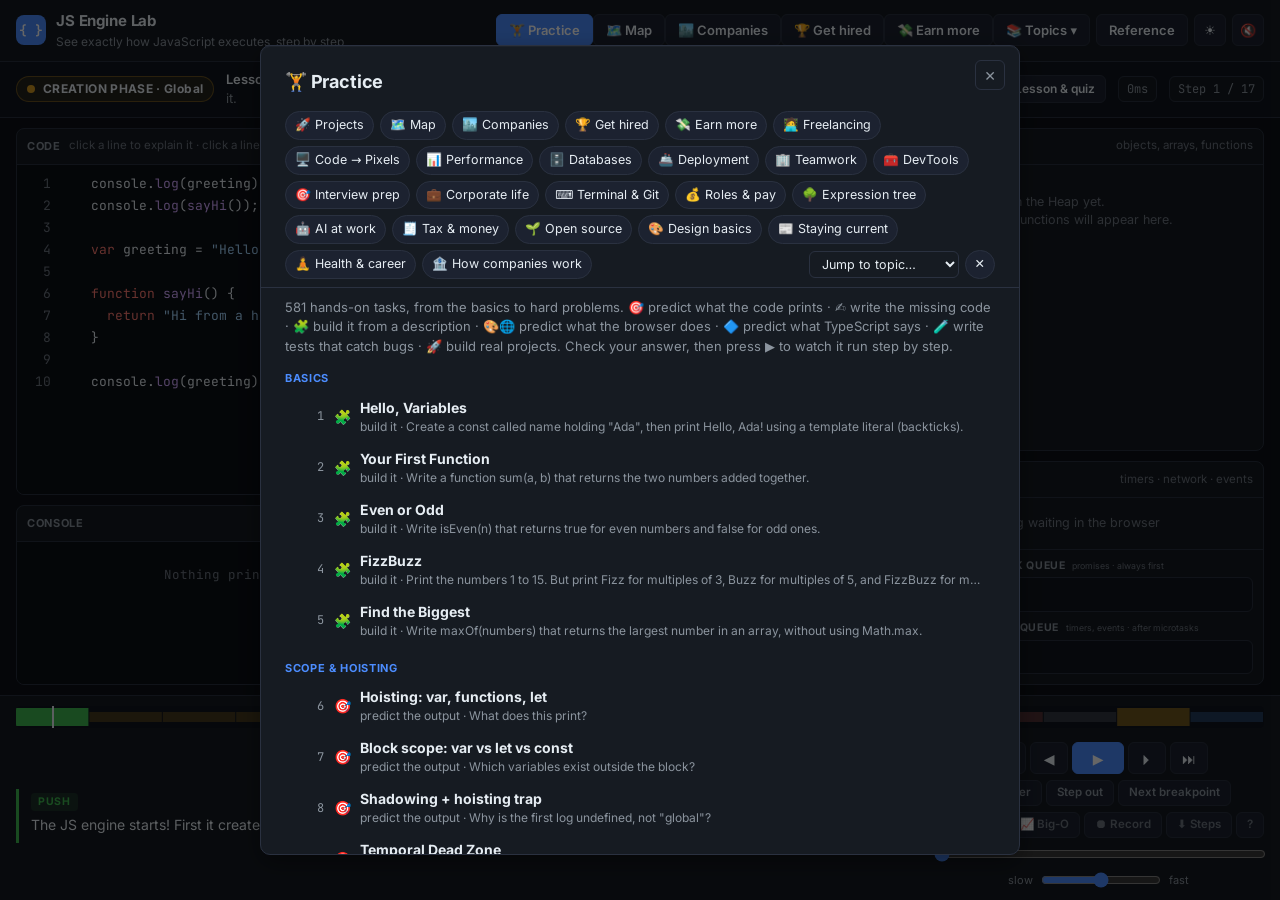
==== index.html @ 37d809e3 "javaScriptVisula" ====
<!doctype html>
<html lang="en" data-theme="dark">
<head>
  <meta charset="utf-8">
  <meta name="viewport" content="width=device-width, initial-scale=1">
  <title>JS Engine Lab</title>
  <link rel="stylesheet" href="css/fonts.css">
  <link rel="stylesheet" href="vendor/codemirror/codemirror.min.css">
  <link rel="stylesheet" href="css/styles.css">
  <link rel="manifest" href="manifest.webmanifest">
  <link rel="icon" href="icon.svg" type="image/svg+xml">
  <meta name="theme-color" content="#0d1117">
</head>
<body>
  <header class="topbar">
    <div class="brand">
      <span class="logo">{ }</span>
      <div>
        <h1>JS Engine Lab</h1>
        <p>See exactly how JavaScript executes, step by step</p>
      </div>
    </div>
    <div class="xp-chip" id="xpChip" title="Your progress"></div>
    <div class="top-actions">
      <div class="iv-wrap">
        <button id="btnInterview" class="btn" aria-haspopup="true" aria-expanded="false" aria-controls="ivMenu" title="Common JavaScript interview questions">🎤 Interview <span id="ivDue" class="iv-due hidden"></span><span class="caret">▾</span></button>
        <div id="ivMenu" class="iv-menu hidden" role="menu" aria-label="Interview questions">
          <div class="iv-head">
            <div class="iv-row">
              <input id="ivSearch" type="search" placeholder="Search… (closures, debounce, BFS)" aria-label="Search interview questions" autocomplete="off">
              <select id="ivCat" aria-label="Topic"></select>
            </div>
            <div class="iv-tools">
              <div id="ivLevels" class="iv-levels" role="group" aria-label="Difficulty">
                <button class="on" data-lv="All">All</button><button data-lv="Easy">Easy</button><button data-lv="Medium">Medium</button><button data-lv="Hard">Hard</button>
              </div>
              <span class="iv-tbtns"><button id="ivMock" class="iv-random" title="5 random questions, 15 minutes, scored">⏱ Mock interview</button><button id="ivRandom" class="iv-random" title="Open a question you have not solved yet">🎲 Random</button></span>
            </div>
            <div id="ivCount" class="iv-count"></div>
          </div>
          <div id="ivList" class="iv-list"></div>
        </div>
      </div>
      <button id="btnInstall" class="btn hidden" title="Install as an app that works offline">📲 Install</button>
      <button id="btnLevels" class="btn">Lessons</button>
      <button id="btnChallenges" class="btn">Challenges</button>
      <button id="btnProgress" class="btn">Progress</button>
      <button id="btnHelp" class="btn">Reference</button>
      <button id="btnTheme" class="btn icon" title="Light / dark theme" aria-label="Toggle light or dark theme">☀</button>
      <button id="btnSound" class="btn icon" title="Sound effects" aria-label="Toggle sound effects">🔇</button>
    </div>
  </header>

  <div id="mockBar" class="mock-bar hidden" role="status" aria-live="polite"></div>
  <section class="phasebar">
    <div id="phaseBanner" class="phase phase-creation"><span class="phase-icon"></span><span class="phase-text">READY</span></div>
    <div class="level-info"><span id="levelEmoji" class="hidden"></span><b id="levelTitle">Lesson</b> <span id="levelGoal"></span></div>
    <div class="view-wrap">
      <button id="btnView" class="btn small" aria-haspopup="true" aria-expanded="false" aria-controls="viewMenu" title="Choose what the visualizer shows">👁 View: <b id="viewName">Standard</b> <span class="caret">▾</span></button>
      <div id="viewMenu" class="view-menu hidden" role="menu" aria-label="View options">
        <div class="view-sec">Presets</div>
        <div id="viewPresets" class="view-presets" role="group" aria-label="Presets"></div>
        <div class="view-sec">Show</div>
        <div id="viewOpts" class="view-opts"></div>
        <div class="view-foot">Single keys toggle each option. Press <kbd>?</kbd> for every shortcut.</div>
      </div>
    </div>
    <button id="btnLesson" class="btn small">Lesson &amp; quiz</button>
    <div class="clock" id="clock" title="Virtual time used by timers">0ms</div>
    <div class="stepcount" id="stepCount">Step 0 / 0</div>
  </section>

  <main class="arena">
    <div class="col col-code">
      <section class="panel code-panel">
        <div class="panel-head">
          <h2>Code</h2>
          <span class="hint">click a line to explain it · click a line number for a breakpoint</span>
          <div class="tabs">
            <button id="btnShare" class="tab" title="Copy a link that contains this code">Share</button>
            <button id="tabEdit" class="tab">Edit</button>
            <button id="tabRun" class="tab primary">Run ▶</button>
          </div>
        </div>
        <div class="taskbar" id="taskBar">
          <div class="task-text" id="taskText"></div>
          <div class="task-actions">
            <button id="btnCheck" class="btn primary">Check solution</button>
            <button id="btnHint" class="btn">Hint</button>
            <button id="btnSolution" class="btn">Show solution</button>
            <button id="btnReset" class="btn">Reset</button>
          </div>
          <div id="taskHints"></div>
          <div id="taskResults" class="task-results"></div>
        </div>
        <div class="code-wrap">
          <textarea id="editor" aria-label="Code editor" spellcheck="false" autocomplete="off" autocapitalize="off"></textarea>
          <div id="codeView" class="code-view" title="Double-click to edit"></div>
        </div>
        <div id="ext" class="ext hidden"></div>
        <div id="explain" class="explain hidden"></div>
        <div id="evalbox" class="evalbox hidden" aria-live="polite"></div>
      </section>
      <section class="panel console-panel">
        <div class="panel-head"><h2>Console</h2><span class="hint">what your program prints</span><span class="page-title">Page</span></div>
        <div class="console-split">
          <div id="console" class="console"></div>
          <div id="page" class="page-view"></div>
        </div>
      </section>
    </div>

    <section class="panel stack-panel">
      <div class="panel-head"><h2>Call Stack</h2><span class="hint">last in, first out</span></div>
      <div id="stack" class="stack"></div>
    </section>

    <div class="col col-side">
      <section class="panel heap-panel">
        <div class="panel-head"><h2>Heap</h2><span class="hint">objects, arrays, functions</span></div>
        <div id="heap" class="heap"></div>
      </section>
      <section class="panel async-panel">
        <div class="panel-head"><h2 id="webTitle">Web APIs</h2><span class="hint">timers · network · events</span></div>
        <div id="webapis" class="webapis"></div>
        <div class="loop-row">
          <div class="event-loop" id="eventLoop" title="Event Loop"><span>↻</span><small>event loop</small></div>
          <div class="queue-wrap">
            <h3 id="qMicroTitle">Microtask queue <small>promises · always first</small></h3>
            <div id="microQueue" class="queue micro"></div>
            <h3 id="qTaskTitle">Callback queue <small>timers, events · after microtasks</small></h3>
            <div id="queue" class="queue"></div>
          </div>
        </div>
      </section>
    </div>
  </main>

  <footer class="narrator">
    <canvas id="timeline" class="timeline" aria-label="Timeline of every step: click to jump"></canvas>
    <div class="mascot" id="mascot"></div>
    <div class="bubble" id="bubble">
      <div class="bubble-kind" id="kindTag">READY</div>
      <div id="narration" aria-live="polite">Choose a lesson and press ▶ to watch the engine work.</div>
    </div>
    <div class="controls">
      <div class="buttons">
        <button id="btnFirst" title="Restart (Home)" aria-label="Restart">⏮</button>
        <button id="btnBack" title="Step back (←)" aria-label="Step back">◀</button>
        <button id="btnPlay" class="play" title="Play / Pause (Space)" aria-label="Play or pause">▶</button>
        <button id="btnNext" title="Step forward (→)" aria-label="Step forward">⏵</button>
        <button id="btnLast" title="Jump to the end (End)" aria-label="Jump to the end">⏭</button>
      </div>
      <div class="buttons small">
        <button id="btnOver" title="Step over: skip the inside of a function call (↓)">Step over</button>
        <button id="btnOut" title="Step out: finish the current function (↑)">Step out</button>
        <button id="btnBp" title="Run to the next breakpoint (B)">Next breakpoint</button>
      </div>
      <div class="buttons small tools">
        <button id="btnCompare" title="Run two versions of the code side by side">Compare</button>
        <button id="btnLab" title="Big-O lab: measure how the step count grows with the input size">📈 Big-O</button>
        <button id="btnRecord" title="Record a video of the run (your browser asks which tab to share)">⏺ Record</button>
        <button id="btnSteps" title="Download every step as a Markdown file">⬇ Steps</button>
        <button id="btnKeys" title="Keyboard shortcuts (?)" aria-label="Keyboard shortcuts">?</button>
      </div>
      <input type="range" id="scrub" min="0" max="0" value="0" aria-label="Timeline">
      <label class="speed" title="Playback speed">slow<input type="range" id="speed" min="0" max="4" step="1" value="2" aria-label="Speed">fast</label>
    </div>
  </footer>

  <div id="tour" class="tour hidden" role="dialog" aria-modal="true" aria-label="Guided tour">
    <div id="tourSpot" class="tour-spot"></div>
    <div id="tourCard" class="tour-card" aria-live="polite"></div>
  </div>
  <svg id="arrows" class="arrows" aria-hidden="true"></svg>
  <svg id="engineFlow" class="engine-flow" aria-hidden="true"></svg>
  <div id="engineTags" class="engine-tags" aria-hidden="true"></div>
  <div id="toasts" class="toasts"></div>

  <div id="levelsModal" class="modal hidden" role="dialog" aria-label="Lessons">
    <div class="modal-card wide">
      <button class="close" data-close>✕</button>
      <h2 class="modal-title">Lessons</h2>
      <p class="modal-sub">Each lesson explains one part of how the JavaScript engine works, asks you to predict the result, then lets you step through the real execution.</p>
      <div id="levelGrid"></div>
    </div>
  </div>

  <div id="chalModal" class="modal hidden" role="dialog" aria-label="Coding challenges">
    <div class="modal-card wide">
      <button class="close" data-close>✕</button>
      <h2 class="modal-title">Coding challenges</h2>
      <p class="modal-sub">Write the code yourself. Each challenge is checked automatically against tests. Use hints when stuck, then step through your own solution. <b id="chalProgress"></b></p>
      <div id="chalGrid" class="level-grid"></div>
    </div>
  </div>

  <div id="progressModal" class="modal hidden" role="dialog" aria-label="Progress">
    <div class="modal-card">
      <button class="close" data-close>✕</button>
      <h2 class="modal-title">Your progress</h2>
      <div id="stats" class="stats"></div>
      <h3 class="badges-title">Achievements</h3>
      <div id="badgeList" class="badge-list"></div>
      <div class="prog-io"><div><b>Back up your progress</b><small>XP, badges, solved questions, bookmarks, notes and code drafts are saved only in this browser.</small></div><span><button id="btnExport" class="btn small">⬇ Export</button><label class="btn small">⬆ Import<input type="file" id="importFile" accept="application/json,.json" hidden></label></span></div>
    </div>
  </div>

  <div id="briefModal" class="modal hidden" role="dialog" aria-label="Lesson">
    <div class="modal-card">
      <button class="close" data-close>✕</button>
      <h2 class="modal-title" id="briefTitle">Lesson</h2>
      <div class="brief-tabs">
        <button id="tabLesson" class="tab active">Lesson</button>
        <button id="tabQuiz" class="tab">Predict the output</button>
      </div>
      <div id="lessonBody" class="lesson"></div>
      <div id="quizBody" class="quiz hidden"></div>
      <div class="brief-foot"><button id="briefStart" class="btn primary">Next: predict, then watch</button></div>
    </div>
  </div>

  <div id="compareModal" class="modal hidden" role="dialog" aria-label="Compare two versions">
    <div class="modal-card wide">
      <button class="close" data-close>✕</button>
      <h2 class="modal-title">Compare two versions</h2>
      <p class="fn-meta">Both run in the same engine with the same random seed. Change one line (for example <code>var</code> → <code>let</code>, or remove an <code>await</code>) and see what changes.</p>
      <div class="cmp-grid">
        <label>Version A<textarea id="cmpA" spellcheck="false" rows="12"></textarea></label>
        <label>Version B<textarea id="cmpB" spellcheck="false" rows="12"></textarea></label>
      </div>
      <div class="iv-row2"><button id="cmpRun" class="btn primary small">Run both</button><button id="cmpReset" class="btn small">Reset both to the current code</button></div>
      <div id="cmpOut"></div>
    </div>
  </div>

  <div id="labModal" class="modal hidden" role="dialog" aria-label="Big-O lab">
    <div class="modal-card wide">
      <button class="close" data-close>✕</button>
      <h2 class="modal-title">📈 Big-O lab</h2>
      <p class="fn-meta">Runs the code for several input sizes <code>n</code> and counts the engine steps. Compare algorithms by running several presets: their lines stay on the chart.</p>
      <div class="lab-grid2">
        <div class="lab-form">
          <label>Preset <select id="labPreset"></select></label>
          <label>Setup <small>(not counted: build the input, define functions)</small><textarea id="labSetup" rows="7" spellcheck="false"></textarea></label>
          <label>Measure <small>(counted)</small><textarea id="labMeasure" rows="3" spellcheck="false"></textarea></label>
          <div class="lab-inline"><label>Sizes <input id="labSizes" type="text"></label><label>Name <input id="labName" type="text"></label></div>
          <div class="iv-row2"><button id="labRun" class="btn primary small">▶ Measure</button><button id="labClear" class="btn small">Clear chart</button><button id="labFromCode" class="btn small">Use my code</button></div>
          <div id="labNote" class="fn-meta"></div>
        </div>
        <div><div id="labChart" class="lab-chart"></div><div id="labTable"></div></div>
      </div>
    </div>
  </div>

  <div id="keysModal" class="modal hidden" role="dialog" aria-label="Keyboard shortcuts">
    <div class="modal-card">
      <button class="close" data-close>✕</button>
      <h2 class="modal-title">Keyboard shortcuts</h2>
      <table class="keys-table">
        <tr><td><kbd>Space</kbd></td><td>Play / pause</td></tr>
        <tr><td><kbd>→</kbd> <kbd>←</kbd></td><td>Step forward / back</td></tr>
        <tr><td><kbd>↓</kbd></td><td>Step over (skip the inside of a call)</td></tr>
        <tr><td><kbd>↑</kbd></td><td>Step out (finish the current function)</td></tr>
        <tr><td><kbd>Home</kbd> <kbd>End</kbd></td><td>First / last step</td></tr>
        <tr><td><kbd>B</kbd></td><td>Run to the next breakpoint (click a line number to set one)</td></tr>
        <tr><td><kbd>E</kbd></td><td>Edit the code</td></tr>
        <tr><td><kbd>V</kbd></td><td>Inline values on / off</td></tr>
        <tr><td><kbd>F</kbd></td><td>Flow arrows on / off</td></tr>
        <tr><td><kbd>A</kbd></td><td>Reference arrows (variable → object) on / off</td></tr>
        <tr><td><kbd>X</kbd></td><td>Expression evaluation on / off</td></tr>
        <tr><td><kbd>R</kbd></td><td>Array view on / off</td></tr>
        <tr><td><kbd>T</kbd></td><td>Call tree on / off</td></tr>
        <tr><td><kbd>G</kbd></td><td>Heap graph view on / off</td></tr>
        <tr><td><kbd>C</kbd></td><td>Garbage-collection details on / off</td></tr>
        <tr><td><kbd>N</kbd></td><td>Engine internals on / off</td></tr>
        <tr><td><kbd>1</kbd>–<kbd>4</kbd></td><td>View presets: Minimal, Beginner, Standard, Full detail</td></tr>
        <tr><td><kbd>I</kbd></td><td>Open the interview questions</td></tr>
        <tr><td><kbd>?</kbd></td><td>This list</td></tr>
        <tr><td><kbd>Esc</kbd></td><td>Close a window</td></tr>
      </table>
      <p class="fn-meta">Tip: click anywhere on the timeline strip to jump to that step.</p>
      <p><button id="btnTour" class="btn small">🧭 Take the tour again</button></p>
    </div>
  </div>

  <div id="helpModal" class="modal hidden" role="dialog" aria-label="Reference">
    <div class="modal-card">
      <button class="close" data-close>✕</button>
      <h2 class="modal-title">Reference: how the engine runs your code</h2>
      <div class="guide">
        <div><b>Suggested workflow.</b> Read the lesson → predict the output → step through the execution and read each explanation → click lines you don't understand → solve the matching challenge without looking at the solution.</div>
        <div><b>Creation phase.</b> Before running anything, the engine scans the code and allocates every declaration (<i>hoisting</i>): <code>var</code> → <code>undefined</code>, <code>function</code> → the whole function, <code>let</code>/<code>const</code>/<code>class</code> → uninitialized (Temporal Dead Zone).</div>
        <div><b>Execution phase.</b> Statements run top to bottom and values are assigned.</div>
        <div><b>Call stack.</b> Each call creates an execution context (its own variable environment, <code>this</code> and scope chain). It is pushed on call and popped on return.</div>
        <div><b>Scope chain and closures.</b> Name lookup walks outward through the scopes where a function was <i>defined</i>. A function keeps those scopes alive after the outer function returns.</div>
        <div><b>Heap and garbage collection.</b> Objects live in the heap; variables hold references. <b>GC view</b> shows the root that keeps each object reachable; unreachable objects are collected (mark-and-sweep).</div>
        <div><b>Web APIs, queues, event loop.</b> Timers, <code>fetch</code> and DOM events are handled by the host. Their callbacks enter the callback queue; the event loop runs one task when the stack is empty, then drains the microtask queue (promise reactions, <code>await</code> continuations).</div>
        <div><b>Paused functions.</b> <code>async</code> functions at <code>await</code>, generators at <code>yield</code> and modules at top-level <code>await</code> leave the stack and keep their state.</div>
        <div><b>Simulated host.</b> <code>fetch</code> routes: <code>/api/users</code>, <code>/api/users/1–3</code>, <code>/api/todos</code>, <code>/api/slow</code>, <code>/api/error</code>; add your own with <code>mockFetch(url, data, { status, delay })</code>. Page elements <code>#title #btn #name #output</code>; <code>simulateClick(sel, ms)</code>, <code>simulateTyping(sel, text, ms)</code>. Split code into modules with <code>// @file name.js</code> lines.</div>
        <div><b>More environments.</b> Start the code with <code>// @env node</code> to run it as <b>Node.js</b> (<code>process.nextTick</code>, <code>setImmediate</code>, event-loop phases, <code>require("events")</code>, <code>require("util")</code>). Add a file whose name contains "worker" (e.g. <code>// @file worker.js</code>) and start it with <code>new Worker("worker.js")</code> to use a <b>Web Worker</b>. Turn on <b>Internals</b> in the Heap to see simulated hidden classes, inline caches and hot functions.</div>
        <div><b>Real browser features.</b> <code>fetch("https://…")</code> requests the real internet: the app fetches each URL once, then replays the program with the real response and timing (servers must allow cross-site requests, known as CORS). <code>alert</code>/<code>confirm</code>/<code>prompt</code> show real dialogs, and your answers are replayed. <code>localStorage</code> is kept between runs. Add a <code>// @file index.html</code> section to write your own page; click or type in the <b>Page</b> preview and the program re-runs with your event.</div>
        <div><b>Step limit.</b> <select id="stepLimit"><option value="5000">5,000 steps</option><option value="10000">10,000 steps</option><option value="20000">20,000 steps</option><option value="50000">50,000 steps</option></select> Higher limits allow longer programs but use more memory.</div>
        <div><b>Keyboard.</b> <kbd>→</kbd> next · <kbd>←</kbd> back · <kbd>Space</kbd> play/pause · <kbd>↓</kbd> step over · <kbd>↑</kbd> step out · <kbd>B</kbd> next breakpoint · <kbd>Home</kbd>/<kbd>End</kbd> · <kbd>Ctrl</kbd>+<kbd>Enter</kbd> run · <kbd>Ctrl</kbd>+<kbd>Shift</kbd>+<kbd>Enter</kbd> check a challenge.</div>
      </div>
    </div>
  </div>

  <script src="vendor/codemirror/codemirror.min.js"></script>
  <script src="vendor/codemirror/javascript.min.js"></script>
  <script src="vendor/codemirror/matchbrackets.min.js"></script>
  <script src="vendor/codemirror/closebrackets.min.js"></script>
  <script src="vendor/acorn.js"></script>
  <script>window.acorn || document.write('<script src="https://cdn.jsdelivr.net/npm/acorn@8.11.3/dist/acorn.js"><\/script>');</script>
  <script src="js/examples.js"></script>
  <script src="js/lessons.js"></script>
  <script src="js/challenges.js"></script>
  <script src="js/interview.js"></script>
  <script src="js/interview-more.js"></script>
  <script src="js/interview-extra.js"></script>
  <script src="js/interview-engine.js"></script>
  <script src="js/interview-design.js"></script>
  <script src="js/write-it.js"></script>
  <script src="js/engine/core.js"></script>
  <script src="js/engine/builtins.js"></script>
  <script src="js/engine/classes.js"></script>
  <script src="js/engine/promises.js"></script>
  <script src="js/engine/methods.js"></script>
  <script src="js/engine/members.js"></script>
  <script src="js/engine/program.js"></script>
  <script src="js/engine/statements.js"></script>
  <script src="js/engine/expressions.js"></script>
  <script src="js/engine/extras.js"></script>
  <script src="js/engine/browser.js"></script>
  <script src="js/engine/platform.js"></script>
  <script src="js/engine/threads.js"></script>
  <script src="js/engine/node.js"></script>
  <script src="js/engine/protos.js"></script>
  <script src="js/engine/observers.js"></script>
  <script src="js/engine/evalviz.js"></script>
  <script src="js/engine/nodeplus.js"></script>
  <script src="js/engine/typescript.js"></script>
  <script src="js/explain.js"></script>
  <script src="js/app-config.js"></script>
  <script src="js/css-tasks.js"></script>
  <script src="js/css-lab.js"></script>
  <script src="js/web-tasks.js"></script>
  <script src="js/web-lab.js"></script>
  <script src="js/real-world-tasks.js"></script>
  <script src="js/ts-tasks.js"></script>
  <script src="js/ts-lab.js"></script>
  <script src="js/test-tasks.js"></script>
  <script src="js/test-lab.js"></script>
  <script src="js/projects.js"></script>
  <script src="js/frontend-map.js"></script>
  <script src="js/pixels.js"></script>
  <script src="js/perf-lab.js"></script>
  <script src="js/databases.js"></script>
  <script src="js/deployment.js"></script>
  <script src="js/process.js"></script>
  <script src="js/devtools.js"></script>
  <script src="js/interview-prep.js"></script>
  <script src="js/companies-data.js"></script>
  <script src="js/corporate.js"></script>
  <script src="js/terminal.js"></script>
  <script src="js/roles-pay.js"></script>
  <script src="js/topic-tab.js"></script>
  <script src="js/ai-work.js"></script>
  <script src="js/tax-money.js"></script>
  <script src="js/open-source.js"></script>
  <script src="js/earn-more.js"></script>
  <script src="js/freelancing.js"></script>
  <script src="js/design-basics.js"></script>
  <script src="js/stay-current.js"></script>
  <script src="js/health-career.js"></script>
  <script src="js/business.js"></script>
  <script src="js/expression-tree.js"></script>
  <script src="js/js-extras-tasks.js"></script>
  <script src="js/get-hired.js"></script>
  <script src="js/practice.js"></script>
  <script src="js/app.js"></script>
</body>
</html>
---- css/fonts.css ----
/* Inter and JetBrains Mono (latin), stored locally so the app works offline. */
/* latin */
@font-face {
  font-family: 'Inter';
  font-style: normal;
  font-weight: 400;
  font-display: swap;
  src: url(../vendor/fonts/Inter-400.woff2) format('woff2');
  unicode-range: U+0000-00FF, U+0131, U+0152-0153, U+02BB-02BC, U+02C6, U+02DA, U+02DC, U+0304, U+0308, U+0329, U+2000-206F, U+20AC, U+2122, U+2191, U+2193, U+2212, U+2215, U+FEFF, U+FFFD;
}
/* latin */
@font-face {
  font-family: 'Inter';
  font-style: normal;
  font-weight: 500;
  font-display: swap;
  src: url(../vendor/fonts/Inter-500.woff2) format('woff2');
  unicode-range: U+0000-00FF, U+0131, U+0152-0153, U+02BB-02BC, U+02C6, U+02DA, U+02DC, U+0304, U+0308, U+0329, U+2000-206F, U+20AC, U+2122, U+2191, U+2193, U+2212, U+2215, U+FEFF, U+FFFD;
}
/* latin */
@font-face {
  font-family: 'Inter';
  font-style: normal;
  font-weight: 600;
  font-display: swap;
  src: url(../vendor/fonts/Inter-600.woff2) format('woff2');
  unicode-range: U+0000-00FF, U+0131, U+0152-0153, U+02BB-02BC, U+02C6, U+02DA, U+02DC, U+0304, U+0308, U+0329, U+2000-206F, U+20AC, U+2122, U+2191, U+2193, U+2212, U+2215, U+FEFF, U+FFFD;
}
/* latin */
@font-face {
  font-family: 'Inter';
  font-style: normal;
  font-weight: 700;
  font-display: swap;
  src: url(../vendor/fonts/Inter-700.woff2) format('woff2');
  unicode-range: U+0000-00FF, U+0131, U+0152-0153, U+02BB-02BC, U+02C6, U+02DA, U+02DC, U+0304, U+0308, U+0329, U+2000-206F, U+20AC, U+2122, U+2191, U+2193, U+2212, U+2215, U+FEFF, U+FFFD;
}
/* latin */
@font-face {
  font-family: 'JetBrains Mono';
  font-style: normal;
  font-weight: 400;
  font-display: swap;
  src: url(../vendor/fonts/JetBrainsMono-400.woff2) format('woff2');
  unicode-range: U+0000-00FF, U+0131, U+0152-0153, U+02BB-02BC, U+02C6, U+02DA, U+02DC, U+0304, U+0308, U+0329, U+2000-206F, U+20AC, U+2122, U+2191, U+2193, U+2212, U+2215, U+FEFF, U+FFFD;
}
/* latin */
@font-face {
  font-family: 'JetBrains Mono';
  font-style: normal;
  font-weight: 600;
  font-display: swap;
  src: url(../vendor/fonts/JetBrainsMono-600.woff2) format('woff2');
  unicode-range: U+0000-00FF, U+0131, U+0152-0153, U+02BB-02BC, U+02C6, U+02DA, U+02DC, U+0304, U+0308, U+0329, U+2000-206F, U+20AC, U+2122, U+2191, U+2193, U+2212, U+2215, U+FEFF, U+FFFD;
}
---- vendor/codemirror/codemirror.min.css ----
.CodeMirror{font-family:monospace;height:300px;color:#000;direction:ltr}.CodeMirror-lines{padding:4px 0}.CodeMirror pre.CodeMirror-line,.CodeMirror pre.CodeMirror-line-like{padding:0 4px}.CodeMirror-gutter-filler,.CodeMirror-scrollbar-filler{background-color:#fff}.CodeMirror-gutters{border-right:1px solid #ddd;background-color:#f7f7f7;white-space:nowrap}.CodeMirror-linenumber{padding:0 3px 0 5px;min-width:20px;text-align:right;color:#999;white-space:nowrap}.CodeMirror-guttermarker{color:#000}.CodeMirror-guttermarker-subtle{color:#999}.CodeMirror-cursor{border-left:1px solid #000;border-right:none;width:0}.CodeMirror div.CodeMirror-secondarycursor{border-left:1px solid silver}.cm-fat-cursor .CodeMirror-cursor{width:auto;border:0!important;background:#7e7}.cm-fat-cursor div.CodeMirror-cursors{z-index:1}.cm-fat-cursor .CodeMirror-line::selection,.cm-fat-cursor .CodeMirror-line>span::selection,.cm-fat-cursor .CodeMirror-line>span>span::selection{background:0 0}.cm-fat-cursor .CodeMirror-line::-moz-selection,.cm-fat-cursor .CodeMirror-line>span::-moz-selection,.cm-fat-cursor .CodeMirror-line>span>span::-moz-selection{background:0 0}.cm-fat-cursor{caret-color:transparent}@-moz-keyframes blink{50%{background-color:transparent}}@-webkit-keyframes blink{50%{background-color:transparent}}@keyframes blink{50%{background-color:transparent}}.cm-tab{display:inline-block;text-decoration:inherit}.CodeMirror-rulers{position:absolute;left:0;right:0;top:-50px;bottom:0;overflow:hidden}.CodeMirror-ruler{border-left:1px solid #ccc;top:0;bottom:0;position:absolute}.cm-s-default .cm-header{color:#00f}.cm-s-default .cm-quote{color:#090}.cm-negative{color:#d44}.cm-positive{color:#292}.cm-header,.cm-strong{font-weight:700}.cm-em{font-style:italic}.cm-link{text-decoration:underline}.cm-strikethrough{text-decoration:line-through}.cm-s-default .cm-keyword{color:#708}.cm-s-default .cm-atom{color:#219}.cm-s-default .cm-number{color:#164}.cm-s-default .cm-def{color:#00f}.cm-s-default .cm-variable-2{color:#05a}.cm-s-default .cm-type,.cm-s-default .cm-variable-3{color:#085}.cm-s-default .cm-comment{color:#a50}.cm-s-default .cm-string{color:#a11}.cm-s-default .cm-string-2{color:#f50}.cm-s-default .cm-meta{color:#555}.cm-s-default .cm-qualifier{color:#555}.cm-s-default .cm-builtin{color:#30a}.cm-s-default .cm-bracket{color:#997}.cm-s-default .cm-tag{color:#170}.cm-s-default .cm-attribute{color:#00c}.cm-s-default .cm-hr{color:#999}.cm-s-default .cm-link{color:#00c}.cm-s-default .cm-error{color:red}.cm-invalidchar{color:red}.CodeMirror-composing{border-bottom:2px solid}div.CodeMirror span.CodeMirror-matchingbracket{color:#0b0}div.CodeMirror span.CodeMirror-nonmatchingbracket{color:#a22}.CodeMirror-matchingtag{background:rgba(255,150,0,.3)}.CodeMirror-activeline-background{background:#e8f2ff}.CodeMirror{position:relative;overflow:hidden;background:#fff}.CodeMirror-scroll{overflow:scroll!important;margin-bottom:-50px;margin-right:-50px;padding-bottom:50px;height:100%;outline:0;position:relative;z-index:0}.CodeMirror-sizer{position:relative;border-right:50px solid transparent}.CodeMirror-gutter-filler,.CodeMirror-hscrollbar,.CodeMirror-scrollbar-filler,.CodeMirror-vscrollbar{position:absolute;z-index:6;display:none;outline:0}.CodeMirror-vscrollbar{right:0;top:0;overflow-x:hidden;overflow-y:scroll}.CodeMirror-hscrollbar{bottom:0;left:0;overflow-y:hidden;overflow-x:scroll}.CodeMirror-scrollbar-filler{right:0;bottom:0}.CodeMirror-gutter-filler{left:0;bottom:0}.CodeMirror-gutters{position:absolute;left:0;top:0;min-height:100%;z-index:3}.CodeMirror-gutter{white-space:normal;height:100%;display:inline-block;vertical-align:top;margin-bottom:-50px}.CodeMirror-gutter-wrapper{position:absolute;z-index:4;background:0 0!important;border:none!important}.CodeMirror-gutter-background{position:absolute;top:0;bottom:0;z-index:4}.CodeMirror-gutter-elt{position:absolute;cursor:default;z-index:4}.CodeMirror-gutter-wrapper ::selection{background-color:transparent}.CodeMirror-gutter-wrapper ::-moz-selection{background-color:transparent}.CodeMirror-lines{cursor:text;min-height:1px}.CodeMirror pre.CodeMirror-line,.CodeMirror pre.CodeMirror-line-like{-moz-border-radius:0;-webkit-border-radius:0;border-radius:0;border-width:0;background:0 0;font-family:inherit;font-size:inherit;margin:0;white-space:pre;word-wrap:normal;line-height:inherit;color:inherit;z-index:2;position:relative;overflow:visible;-webkit-tap-highlight-color:transparent;-webkit-font-variant-ligatures:contextual;font-variant-ligatures:contextual}.CodeMirror-wrap pre.CodeMirror-line,.CodeMirror-wrap pre.CodeMirror-line-like{word-wrap:break-word;white-space:pre-wrap;word-break:normal}.CodeMirror-linebackground{position:absolute;left:0;right:0;top:0;bottom:0;z-index:0}.CodeMirror-linewidget{position:relative;z-index:2;padding:.1px}.CodeMirror-rtl pre{direction:rtl}.CodeMirror-code{outline:0}.CodeMirror-gutter,.CodeMirror-gutters,.CodeMirror-linenumber,.CodeMirror-scroll,.CodeMirror-sizer{-moz-box-sizing:content-box;box-sizing:content-box}.CodeMirror-measure{position:absolute;width:100%;height:0;overflow:hidden;visibility:hidden}.CodeMirror-cursor{position:absolute;pointer-events:none}.CodeMirror-measure pre{position:static}div.CodeMirror-cursors{visibility:hidden;position:relative;z-index:3}div.CodeMirror-dragcursors{visibility:visible}.CodeMirror-focused div.CodeMirror-cursors{visibility:visible}.CodeMirror-selected{background:#d9d9d9}.CodeMirror-focused .CodeMirror-selected{background:#d7d4f0}.CodeMirror-crosshair{cursor:crosshair}.CodeMirror-line::selection,.CodeMirror-line>span::selection,.CodeMirror-line>span>span::selection{background:#d7d4f0}.CodeMirror-line::-moz-selection,.CodeMirror-line>span::-moz-selection,.CodeMirror-line>span>span::-moz-selection{background:#d7d4f0}.cm-searching{background-color:#ffa;background-color:rgba(255,255,0,.4)}.cm-force-border{padding-right:.1px}@media print{.CodeMirror div.CodeMirror-cursors{visibility:hidden}}.cm-tab-wrap-hack:after{content:''}span.CodeMirror-selectedtext{background:0 0}
---- css/styles.css ----
/* JS Engine Lab — a calm, developer-tool style theme (dark by default, light via data-theme) */
:root {
  --bg: #0d1117; --bg2: #11161e; --panel: #161b22; --panel2: #1c2230; --line: #2a3140; --line2: #363e50;
  --text: #e6edf3; --muted: #8b949e; --faint: #6e7681;
  --accent: #4c8dff; --accent-weak: #4c8dff22;
  --creation: #d29922; --execution: #3fb950; --eventloop: #a371f7; --done: #58a6ff; --error: #f85149;
  --str: #a5d6ff; --num: #79c0ff; --kw: #ff7b72; --fn: #d2a8ff; --com: #8b949e; --prop: #7ee787;
  --code-bg: #0b0f15;
  --sans: 'Inter', system-ui, -apple-system, 'Segoe UI', sans-serif;
  --mono: 'JetBrains Mono', ui-monospace, Consolas, monospace;
  --r: 8px;
  --shadow: 0 1px 0 #ffffff08 inset, 0 8px 24px #0006;
}
:root[data-theme="light"] {
  --bg: #f6f8fa; --bg2: #eef1f5; --panel: #ffffff; --panel2: #f6f8fa; --line: #d0d7de; --line2: #c3cbd4;
  --text: #1f2328; --muted: #59636e; --faint: #818b98;
  --accent: #0969da; --accent-weak: #0969da1a;
  --creation: #9a6700; --execution: #1a7f37; --eventloop: #8250df; --done: #0969da; --error: #cf222e;
  --str: #0a3069; --num: #0550ae; --kw: #cf222e; --fn: #8250df; --com: #6e7781; --prop: #116329;
  --code-bg: #fbfcfd;
  --shadow: 0 1px 2px #1f232814, 0 6px 18px #1f23280f;
}

* { box-sizing: border-box; font-variant-ligatures: none; }
html, body { margin: 0; height: 100%; }
body { background: var(--bg); color: var(--text); font: 14px/1.5 var(--sans); display: flex; flex-direction: column; min-height: 100vh; overflow-x: hidden; -webkit-font-smoothing: antialiased; }
button { font: inherit; color: inherit; cursor: pointer; }
code, kbd { font-family: var(--mono); font-size: .88em; background: var(--panel2); border: 1px solid var(--line); padding: 0 5px; border-radius: 5px; color: var(--text); }
a { color: var(--accent); }
.hidden { display: none !important; }

/* ---------- top bar ---------- */
.topbar { display: flex; align-items: center; gap: 14px; flex-wrap: wrap; padding: 10px 16px; border-bottom: 1px solid var(--line); background: var(--panel); }
.brand { display: flex; align-items: center; gap: 10px; }
.logo { width: 30px; height: 30px; border-radius: 8px; display: grid; place-items: center; background: var(--accent); color: #fff; font: 700 13px var(--mono); }
.brand h1 { font-size: 15px; font-weight: 700; margin: 0; letter-spacing: -.01em; }
.brand p { margin: 0; font-size: 12px; color: var(--muted); }
.top-actions { display: flex; gap: 6px; margin-left: auto; flex-wrap: wrap; }
.btn { height: 32px; display: inline-flex; align-items: center; gap: 6px; background: var(--panel2); border: 1px solid var(--line); padding: 0 12px; border-radius: 6px; font-weight: 600; font-size: 13px; transition: background .15s, border-color .15s; white-space: nowrap; }
.btn:hover { border-color: var(--line2); background: var(--bg2); }
.btn.primary { background: var(--accent); border-color: var(--accent); color: #fff; }
.btn.primary:hover { filter: brightness(1.08); }
.btn.small { height: 28px; padding: 0 10px; font-size: 12px; }
.btn.icon { width: 32px; padding: 0; justify-content: center; }
.xp-chip { display: flex; align-items: center; gap: 8px; font-size: 12px; color: var(--muted); padding: 4px 10px; border: 1px solid var(--line); border-radius: 999px; white-space: nowrap; cursor: pointer; }
.xp-chip .rank { color: var(--text); font-weight: 600; }
.xpbar { width: 64px; height: 4px; border-radius: 4px; background: var(--line); overflow: hidden; display: inline-block; }
.xpbar i { display: block; height: 100%; background: var(--accent); transition: width .5s; }
.xpnum { font-family: var(--mono); }
.xpnum .gain { color: var(--execution); font-weight: 700; }

/* ---------- status bar ---------- */
.phasebar { display: flex; align-items: center; gap: 12px; padding: 8px 16px; flex-wrap: wrap; border-bottom: 1px solid var(--line); background: var(--bg2); }
.phase { display: flex; align-items: center; gap: 8px; padding: 3px 10px; border-radius: 999px; font-size: 12px; font-weight: 700; letter-spacing: .03em; color: currentColor; border: 1px solid color-mix(in srgb, currentColor 40%, transparent); background: color-mix(in srgb, currentColor 10%, transparent); }
.phase-icon { width: 8px; height: 8px; border-radius: 50%; background: currentColor; font-size: 0; }
.phase-text { color: var(--text); }
.phase-creation { color: var(--creation); } .phase-execution { color: var(--execution); } .phase-eventloop { color: var(--eventloop); }
.phase-done { color: var(--done); } .phase-error { color: var(--error); }
.level-info { color: var(--muted); font-size: 13px; flex: 1; min-width: 220px; }
.level-info b { color: var(--text); font-weight: 600; }
.clock, .stepcount { font-family: var(--mono); font-size: 12px; color: var(--muted); padding: 3px 8px; border-radius: 6px; border: 1px solid var(--line); background: var(--panel); }

/* ---------- workspace ---------- */
.arena { flex: 1; display: grid; grid-template-columns: minmax(320px, 1.15fr) minmax(280px, 1fr) minmax(280px, 1fr); gap: 10px; padding: 10px 16px; min-height: 480px; height: calc(100vh - 232px); }
.col { display: flex; flex-direction: column; gap: 10px; min-height: 0; }
.panel { background: var(--panel); border: 1px solid var(--line); border-radius: var(--r); display: flex; flex-direction: column; min-height: 0; overflow: hidden; }
.panel-head { display: flex; align-items: center; gap: 8px; padding: 0 10px; height: 36px; flex: none; border-bottom: 1px solid var(--line); }
.panel-head h2 { font-size: 11px; margin: 0; font-weight: 700; text-transform: uppercase; letter-spacing: .06em; color: var(--muted); }
.hint { color: var(--faint); font-size: 11.5px; margin-left: auto; white-space: nowrap; overflow: hidden; text-overflow: ellipsis; }
.code-panel { flex: 1; }
.console-panel { height: 180px; flex: none; }
.heap-panel { flex: 1; }
.async-panel { flex: none; }
.mini-toggle { height: 22px; font-size: 11px; font-weight: 600; padding: 0 8px; border-radius: 5px; background: transparent; border: 1px solid var(--line); color: var(--muted); }
.mini-toggle.on { border-color: var(--accent); color: var(--accent); background: var(--accent-weak); }
.hint + .mini-toggle, .hint + .tabs { margin-left: 8px; }

/* ---------- code ---------- */
.tabs { display: flex; gap: 4px; margin-left: auto; }
.src-tag { font: 600 9.5px var(--sans); text-transform: uppercase; letter-spacing: .05em; color: var(--eventloop); border: 1px solid currentColor; border-radius: 4px; padding: 0 4px; margin-left: 4px; vertical-align: middle; }
.ttag { font: 700 9.5px var(--mono); color: var(--accent); border: 1px solid color-mix(in srgb, var(--accent) 50%, transparent); border-radius: 4px; padding: 0 4px; }
.tab { white-space: nowrap; height: 24px; padding: 0 10px; border-radius: 5px; background: transparent; border: 1px solid var(--line); font-size: 12px; font-weight: 600; color: var(--muted); }
.tab:hover { color: var(--text); }
.tab.primary { background: var(--accent); border-color: var(--accent); color: #fff; }
.tab.active { color: var(--accent); border-color: var(--accent); background: var(--accent-weak); }
.code-wrap { position: relative; flex: 1; min-height: 140px; background: var(--code-bg); }
#editor, .code-view, .code-wrap .CodeMirror { position: absolute; inset: 0; width: 100%; height: 100%; margin: 0; font-family: var(--mono); font-size: 13px; line-height: 1.7; }
#editor { background: var(--code-bg); color: var(--text); border: none; resize: none; padding: 10px 12px; outline: none; tab-size: 2; white-space: pre; }
.code-view { overflow: auto; padding: 8px 0; }
.code-wrap.edit .code-view { display: none; }
.code-wrap:not(.edit) #editor, .code-wrap:not(.edit) .CodeMirror { display: none; }
.ln { display: flex; white-space: pre; padding-right: 10px; position: relative; }
.ln .g { width: 48px; flex: none; text-align: right; padding-right: 14px; color: var(--faint); user-select: none; cursor: pointer; position: relative; }
.ln .g:hover { color: var(--error); }
.ln .s { flex: 1; cursor: pointer; }
.ln:hover { background: color-mix(in srgb, var(--text) 3%, transparent); }
.ln.cur { background: var(--accent-weak); box-shadow: inset 2px 0 0 var(--accent); }
.ln.cur .g { color: var(--accent); font-weight: 600; }
.ln.err { background: color-mix(in srgb, var(--error) 14%, transparent); box-shadow: inset 2px 0 0 var(--error); }
.ln.bp .g::before { content: ''; position: absolute; left: 8px; top: 50%; width: 9px; height: 9px; margin-top: -4.5px; border-radius: 50%; background: var(--error); }
.tk-kw { color: var(--kw); } .tk-str { color: var(--str); } .tk-num { color: var(--num); } .tk-com { color: var(--com); font-style: italic; } .tk-fn { color: var(--fn); }
mark.hl { background: color-mix(in srgb, var(--creation) 28%, transparent); color: inherit; border-radius: 3px; box-shadow: 0 0 0 1px color-mix(in srgb, var(--creation) 60%, transparent); }
.explain, .ext { position: relative; border-top: 1px solid var(--line); padding: 10px 34px 10px 12px; font-size: 13px; line-height: 1.55; background: var(--panel2); max-height: 42%; overflow: auto; flex: none; }
.explain b:first-of-type { color: var(--accent); }
.explain .ex-meta { margin-top: 6px; font-size: 12px; color: var(--muted); }
.ext { border-top: 2px solid var(--eventloop); }
.ext .ext-title { font-size: 11px; font-weight: 700; text-transform: uppercase; letter-spacing: .06em; color: var(--eventloop); margin-bottom: 4px; }
.ext pre { margin: 0; font-family: var(--mono); font-size: 12.5px; white-space: pre-wrap; }

/* CodeMirror editor (loaded from a CDN when online) */
.code-wrap .CodeMirror { background: var(--code-bg); color: var(--text); }
.CodeMirror-gutters { background: var(--code-bg); border-right: 1px solid var(--line); }
.CodeMirror-linenumber { color: var(--faint); }
.CodeMirror-cursor { border-left: 2px solid var(--accent); }
.CodeMirror-selected, .CodeMirror-focused .CodeMirror-selected { background: var(--accent-weak) !important; }
.CodeMirror-matchingbracket { color: var(--execution) !important; text-decoration: underline; }
.cm-s-default .cm-keyword { color: var(--kw); } .cm-s-default .cm-string, .cm-s-default .cm-string-2 { color: var(--str); }
.cm-s-default .cm-number { color: var(--num); } .cm-s-default .cm-comment { color: var(--com); font-style: italic; }
.cm-s-default .cm-def { color: var(--fn); } .cm-s-default .cm-variable { color: var(--text); } .cm-s-default .cm-variable-2 { color: var(--text); }
.cm-s-default .cm-property { color: var(--prop); } .cm-s-default .cm-atom { color: var(--num); } .cm-s-default .cm-operator { color: var(--muted); }

/* ---------- challenge task bar ---------- */
.taskbar { display: none; padding: 10px 12px; border-bottom: 1px solid var(--line); background: var(--panel2); max-height: 45%; overflow: auto; flex: none; }
body.challenge-mode .taskbar { display: block; }
.task-text { font-size: 13.5px; margin-bottom: 8px; }
.task-actions { display: flex; gap: 6px; flex-wrap: wrap; }
.task-results { margin-top: 8px; display: flex; flex-direction: column; gap: 4px; }
.tres { font-size: 12.5px; padding: 6px 8px; border-radius: 6px; border: 1px solid var(--line); background: var(--panel); }
.tres.ok { border-left: 3px solid var(--execution); }
.tres.bad { border-left: 3px solid var(--error); }
.tres.win { border-left: 3px solid var(--done); font-size: 13.5px; }
.tres pre, .hintbox pre, .lesson pre { margin: 6px 0 0; font-family: var(--mono); font-size: 12px; white-space: pre-wrap; background: var(--code-bg); border: 1px solid var(--line); padding: 8px 10px; border-radius: 6px; }
.hintbox { margin-top: 6px; font-size: 13px; padding: 8px 10px; border-radius: 6px; background: var(--accent-weak); border: 1px solid color-mix(in srgb, var(--accent) 35%, transparent); }
.hintbox.muted { color: var(--muted); background: transparent; }
.tlink { font-size: 13px; }

/* ---------- console & simulated page ---------- */
.console-split { flex: 1; display: grid; grid-template-columns: 1fr; min-height: 0; }
.console-panel.has-page .console-split { grid-template-columns: 1fr 1fr; }
.console-panel .page-title { display: none; margin-left: auto; font-size: 11px; font-weight: 700; text-transform: uppercase; letter-spacing: .06em; color: var(--muted); }
.console-panel.has-page .page-title { display: inline; }
.console-panel.has-page .hint { display: none; }
.console { overflow: auto; padding: 6px 10px; font-family: var(--mono); font-size: 12.5px; background: var(--code-bg); }
.console .c { padding: 3px 0; border-bottom: 1px solid color-mix(in srgb, var(--line) 50%, transparent); white-space: pre-wrap; word-break: break-word; }
.console .c::before { content: '›'; color: var(--faint); margin-right: 8px; }
.console .c.error { color: var(--error); } .console .c.warn { color: var(--creation); }
.console .c.table::before, .console .c.group::before { content: ''; margin: 0; }
.console .c.new { background: color-mix(in srgb, var(--execution) 8%, transparent); }
.page-view { display: none; overflow: auto; padding: 8px; border-left: 1px solid var(--line); background: var(--bg2); }
.console-panel.has-page .page-view { display: block; }
.page-view .browser { display: flex; flex-direction: column; height: calc(100% - 4px); min-height: 120px; }
.browser iframe { flex: 1; width: 100%; border: 0; background: #fff; min-height: 90px; }
.page-extra { display: flex; flex-direction: column; gap: 4px; margin-top: 6px; font-size: 12px; }
.pdialog, .pstore { border: 1px solid var(--line); border-left: 3px solid var(--creation); border-radius: 6px; padding: 4px 8px; background: var(--panel); }
.pstore { border-left-color: var(--accent); }
.guide select { font: inherit; padding: 2px 6px; border-radius: 6px; border: 1px solid var(--line); background: var(--panel); color: var(--text); }
.console-panel.has-page { height: 230px; }
.browser { background: #fff; color: #1f2328; border: 1px solid #d0d7de; border-radius: 6px; overflow: hidden; font-family: var(--sans); }
.bbar { display: flex; align-items: center; gap: 4px; background: #f6f8fa; border-bottom: 1px solid #d0d7de; padding: 5px 8px; }
.bbar span { width: 8px; height: 8px; border-radius: 50%; background: #d0d7de; }
.burl { margin-left: 6px; font: 10px var(--mono); color: #59636e; background: #fff; border: 1px solid #d0d7de; border-radius: 4px; padding: 0 6px; flex: 1; }
.bbody { padding: 8px 10px; display: flex; flex-direction: column; gap: 6px; font-size: 13px; }
.pel { display: flex; align-items: center; gap: 6px; flex-wrap: wrap; border-radius: 4px; padding: 1px 2px; }
.ph1 { font-size: 16px; }
.pbtn { background: #0969da; color: #fff; border: none; border-radius: 6px; padding: 3px 10px; font-size: 12px; cursor: default; }
.pinput { border: 1px solid #c3cbd4; border-radius: 4px; padding: 1px 6px; min-width: 80px; font-size: 12px; }
.pid { font-family: var(--mono); font-size: 10px; color: #818b98; }
.ears { font-size: 10px; background: #fff8c5; color: #7d4e00; border: 1px solid #eac54f; border-radius: 4px; padding: 0 5px; }
.empty { color: var(--faint); font-size: 12.5px; text-align: center; padding: 18px 8px; }

/* ---------- call stack ---------- */
.stack { flex: 1; overflow: auto; padding: 10px; display: flex; flex-direction: column; gap: 8px; position: relative; }
.stack-floor { margin-top: auto; text-align: center; font-size: 10px; font-weight: 700; letter-spacing: .12em; text-transform: uppercase; color: var(--faint); padding: 6px; border-top: 2px solid var(--line); }
.ctx { border: 1px solid var(--line); border-left: 3px solid var(--c); border-radius: 6px; background: var(--panel2); padding: 8px 10px; opacity: .7; transition: opacity .2s; }
.ctx.active { opacity: 1; border-color: color-mix(in srgb, var(--c) 55%, var(--line)); border-left-color: var(--c); box-shadow: var(--shadow); }
.ctx.enter { animation: slidein .25s ease-out; }
.ctx.paused { opacity: .85; border-style: dashed; border-left-style: solid; }
.ctx-head { display: flex; align-items: center; gap: 6px; flex-wrap: wrap; }
.ctx-name { font-family: var(--mono); font-weight: 600; font-size: 13px; color: var(--c); }
.pill { font-size: 10.5px; font-weight: 700; padding: 0 7px; line-height: 18px; border-radius: 999px; border: 1px solid currentColor; }
.pill.creation { color: var(--creation); } .pill.execution { color: var(--execution); } .pill.async { color: var(--eventloop); } .pill.strict { color: var(--done); }
.ctx .state { margin-left: auto; font-size: 11px; color: var(--faint); }
.ctx.active .state { color: var(--execution); font-weight: 600; }
.ctx.paused .state { color: var(--eventloop); font-weight: 600; }
.ctx-this { font-size: 12px; color: var(--muted); margin: 4px 0 6px; }
.scope { border: 1px solid var(--line); background: var(--panel); border-radius: 6px; padding: 6px 8px; margin-top: 6px; }
.scope.block { border-style: dashed; margin-left: 10px; }
.scope.closure { border-color: color-mix(in srgb, var(--eventloop) 50%, var(--line)); }
.scope.focus { box-shadow: 0 0 0 2px var(--creation); }
.scope-title { font-size: 10.5px; font-weight: 700; color: var(--muted); text-transform: uppercase; letter-spacing: .06em; margin-bottom: 3px; }
.var { display: flex; align-items: center; gap: 6px; padding: 2px 4px; border-radius: 4px; font-family: var(--mono); font-size: 12px; }
.var.changed { animation: flash 1s; }
.vname { color: var(--text); font-weight: 600; }
.kind { font: 700 9.5px var(--sans); padding: 0 5px; line-height: 16px; border-radius: 4px; text-transform: uppercase; min-width: 36px; text-align: center; letter-spacing: .03em; }
.k-var { background: color-mix(in srgb, var(--creation) 18%, transparent); color: var(--creation); }
.k-let { background: color-mix(in srgb, var(--accent) 18%, transparent); color: var(--accent); }
.k-const { background: color-mix(in srgb, var(--execution) 18%, transparent); color: var(--execution); }
.k-function { background: color-mix(in srgb, var(--fn) 18%, transparent); color: var(--fn); }
.k-param { background: color-mix(in srgb, var(--kw) 16%, transparent); color: var(--kw); }
.k-class { background: color-mix(in srgb, var(--done) 18%, transparent); color: var(--done); }
.k-import { background: color-mix(in srgb, var(--eventloop) 18%, transparent); color: var(--eventloop); }
.eq { color: var(--faint); }
.from { font-size: 11px; }
.chain { display: flex; flex-wrap: wrap; gap: 4px; align-items: center; margin-top: 8px; font-size: 11px; color: var(--muted); }
.chain .link { padding: 0 7px; line-height: 18px; border-radius: 4px; border: 1px solid var(--line); background: var(--panel); font-family: var(--mono); }
.ghost-global, .paused-zone { border: 1px dashed var(--line2); border-radius: 6px; padding: 8px; }
.ghost-global .scope { margin-top: 0; }
.paused-zone { display: flex; flex-direction: column; gap: 6px; border-color: color-mix(in srgb, var(--eventloop) 45%, var(--line)); }
.stack-empty { margin: auto; text-align: center; color: var(--faint); font-size: 13px; }
.stack-empty .big { display: none; }
.fx { position: absolute; right: 14px; top: 10px; font-size: 10px; font-weight: 700; letter-spacing: .08em; pointer-events: none; z-index: 5; padding: 2px 8px; border-radius: 4px; animation: fade 1s forwards; }
.fx.push { color: var(--execution); background: color-mix(in srgb, var(--execution) 14%, transparent); }
.fx.pop { color: var(--creation); background: color-mix(in srgb, var(--creation) 14%, transparent); }

/* ---------- values ---------- */
.val { font-family: var(--mono); font-size: 12px; padding: 0 6px; line-height: 18px; border-radius: 4px; background: var(--bg2); white-space: nowrap; overflow: hidden; text-overflow: ellipsis; max-width: 200px; display: inline-block; vertical-align: middle; }
.val-num { color: var(--num); } .val-str { color: var(--str); } .val-bool { color: var(--kw); } .val-sym { color: var(--fn); }
.val-undef, .val-null { color: var(--faint); font-style: italic; }
.val-tdz { color: var(--error); font-style: italic; background: color-mix(in srgb, var(--error) 10%, transparent); }
.val-fn { color: var(--fn); }
.val-ref, .val-arr, .val-obj, .val-err, .val-fn[data-ref] { border: 1px solid color-mix(in srgb, var(--c, #888) 60%, transparent); color: var(--c, var(--text)); cursor: help; background: color-mix(in srgb, var(--c, #888) 8%, transparent); }
.val-pstate-pending { color: var(--creation); font-weight: 700; } .val-pstate-fulfilled { color: var(--execution); font-weight: 700; } .val-pstate-rejected { color: var(--error); font-weight: 700; }
.val .rid { opacity: .7; margin-left: 4px; font-size: 10px; }
.hlref { outline: 2px solid var(--c); outline-offset: 1px; }

/* ---------- heap ---------- */
.heap { flex: 1; overflow: auto; padding: 10px; display: flex; flex-wrap: wrap; align-content: flex-start; gap: 8px; }
.hobj { border: 1px solid var(--line); border-top: 3px solid var(--c); border-radius: 6px; background: var(--panel2); padding: 6px 8px; min-width: 130px; max-width: 100%; flex: 1 1 150px; transition: opacity .3s; }
.hobj.enter { animation: slidein .25s ease-out; }
.hobj.garbage { opacity: .45; border-style: dashed; filter: grayscale(.8); }
.hobj.promise-pending { border-top-style: dashed; }
.hobj-head { display: flex; gap: 6px; align-items: center; font-size: 12px; font-weight: 600; margin-bottom: 3px; }
.hid { font: 600 10.5px var(--mono); color: var(--c); border: 1px solid color-mix(in srgb, var(--c) 60%, transparent); padding: 0 5px; border-radius: 4px; }
.entry { display: flex; gap: 6px; align-items: center; font-family: var(--mono); font-size: 12px; padding: 1px 2px; border-radius: 4px; }
.entry.changed { animation: flash 1s; }
.entry .k { color: var(--muted); }
.fn-meta { font-family: var(--mono); font-size: 11px; color: var(--muted); }
.gc-note { font-size: 11px; color: var(--muted); margin-top: 3px; }
.kept { font: 10.5px var(--mono); color: var(--execution); margin-top: 3px; word-break: break-word; }
.arrows { position: fixed; inset: 0; width: 100vw; height: 100vh; pointer-events: none; z-index: 6; }
.arrows path { fill: none; stroke-width: 1.4; opacity: .7; }

/* ---------- async ---------- */
.webapis { padding: 8px 10px; display: flex; flex-direction: column; gap: 6px; min-height: 44px; }
.timer { display: grid; grid-template-columns: auto 1fr auto; gap: 3px 8px; align-items: center; border: 1px solid var(--line); border-radius: 6px; padding: 5px 8px; font-size: 12px; background: var(--panel2); }
.timer.enter { animation: slidein .25s ease-out; }
.timer .bar { grid-column: 1 / -1; height: 3px; border-radius: 3px; background: var(--line); overflow: hidden; }
.timer .bar i { display: block; height: 100%; background: var(--accent); transition: width .5s; }
.timer .tl { font-family: var(--mono); }
.timer small { color: var(--muted); font-family: var(--mono); font-size: 11px; }
.loop-row { display: flex; gap: 10px; align-items: center; padding: 8px 10px 10px; border-top: 1px solid var(--line); }
.event-loop { width: 58px; height: 58px; flex: none; border-radius: 50%; border: 2px solid color-mix(in srgb, var(--eventloop) 60%, transparent); display: grid; place-items: center; text-align: center; font-size: 16px; line-height: 1; color: var(--eventloop); }
.event-loop small { font-size: 9px; color: var(--muted); display: block; margin-top: -8px; font-weight: 600; }
.event-loop.spin { border-color: var(--eventloop); background: color-mix(in srgb, var(--eventloop) 10%, transparent); }
.event-loop.spin span { display: inline-block; animation: spin .8s ease-in-out; }
.queue-wrap { flex: 1; min-width: 0; }
.queue-wrap h3 { font-size: 10.5px; margin: 0 0 4px; color: var(--muted); text-transform: uppercase; letter-spacing: .06em; }
.queue-wrap h3 small { font-weight: 400; text-transform: none; letter-spacing: 0; margin-left: 4px; color: var(--faint); }
.queue-wrap .queue + h3 { margin-top: 8px; }
.queue { display: flex; gap: 5px; overflow-x: auto; min-height: 30px; padding: 4px; border-radius: 6px; border: 1px solid var(--line); background: var(--bg2); }
.task { font: 11.5px var(--mono); padding: 2px 8px; line-height: 20px; border-radius: 4px; background: var(--panel); border: 1px solid color-mix(in srgb, var(--eventloop) 50%, var(--line)); white-space: nowrap; }
.queue.micro .task { border-color: color-mix(in srgb, var(--execution) 50%, var(--line)); }
.task.enter { animation: slidein .25s ease-out; }
.task.next { background: var(--eventloop); color: #fff; border-color: var(--eventloop); }
.queue.micro .task.next { background: var(--execution); border-color: var(--execution); }

/* ---------- explanation bar & controls ---------- */
.narrator { display: grid; grid-template-columns: 1fr auto; gap: 14px; align-items: center; padding: 10px 16px; border-top: 1px solid var(--line); background: var(--panel); }
.mascot { display: none; }
.bubble { min-height: 54px; font-size: 14px; line-height: 1.55; padding-left: 12px; border-left: 3px solid var(--kind, var(--accent)); }
.bubble-kind { display: inline-block; font-size: 10.5px; font-weight: 700; letter-spacing: .06em; padding: 0 7px; line-height: 18px; border-radius: 4px; margin-bottom: 3px; color: var(--kind, var(--accent)); background: color-mix(in srgb, var(--kind, var(--accent)) 14%, transparent); }
#narration .nv { font-family: var(--mono); font-size: .88em; color: var(--str); background: var(--bg2); border: 1px solid var(--line); padding: 0 5px; border-radius: 4px; }
#narration .nv.ref { color: var(--c, var(--accent)); border-color: color-mix(in srgb, var(--c, var(--accent)) 50%, transparent); }
#narration small { color: var(--muted); }
.controls { display: flex; flex-direction: column; gap: 6px; min-width: 300px; }
.buttons { display: flex; gap: 4px; justify-content: center; }
.buttons button { width: 38px; height: 32px; border-radius: 6px; background: var(--panel2); border: 1px solid var(--line); font-size: 14px; transition: background .15s; }
.buttons button:hover { background: var(--bg2); border-color: var(--line2); }
.buttons .play { width: 52px; background: var(--accent); border-color: var(--accent); color: #fff; }
.buttons.small button { width: auto; height: 26px; padding: 0 10px; font-size: 11.5px; font-weight: 600; color: var(--muted); }
#scrub { width: 100%; accent-color: var(--accent); }
.speed { display: flex; align-items: center; gap: 6px; justify-content: center; font-size: 11px; color: var(--muted); }
.speed input { accent-color: var(--accent); width: 120px; }

/* ---------- toasts & dialogs ---------- */
.toasts { position: fixed; top: 64px; right: 16px; display: flex; flex-direction: column; gap: 8px; z-index: 50; pointer-events: none; }
.toast { background: var(--panel); color: var(--text); border: 1px solid var(--line); border-left: 3px solid var(--accent); border-radius: 6px; padding: 8px 12px; font-weight: 600; font-size: 13px; box-shadow: var(--shadow); animation: toast 3.2s forwards; max-width: 320px; }
.toast small { display: block; font-weight: 400; color: var(--muted); }
.modal { position: fixed; inset: 0; background: #0009; display: grid; place-items: center; z-index: 40; padding: 16px; }
:root[data-theme="light"] .modal { background: #1f232855; }
.modal-card { position: relative; background: var(--panel); border: 1px solid var(--line); border-radius: 10px; padding: 22px 24px; width: min(760px, 100%); max-height: 90vh; overflow: auto; box-shadow: var(--shadow); }
.modal-card.wide { width: min(1040px, 100%); }
.modal-title { font-size: 18px; font-weight: 700; margin: 0 0 6px; letter-spacing: -.01em; }
.modal-sub { color: var(--muted); margin: 0 0 14px; }
.close { position: absolute; top: 14px; right: 14px; background: transparent; border: 1px solid var(--line); border-radius: 6px; width: 30px; height: 30px; color: var(--muted); }
.close.sm { width: 24px; height: 24px; top: 8px; right: 8px; font-size: 11px; }
.world { margin: 18px 0 8px; font-size: 13px; font-weight: 700; text-transform: uppercase; letter-spacing: .06em; color: var(--muted); }
.world small { font-weight: 500; text-transform: none; letter-spacing: 0; margin-left: 6px; color: var(--faint); }
.level-grid { display: grid; grid-template-columns: repeat(auto-fill, minmax(220px, 1fr)); gap: 8px; }
.level { text-align: left; background: var(--panel2); border: 1px solid var(--line); border-radius: 8px; padding: 10px 12px; transition: border-color .15s; position: relative; }
.level:hover { border-color: var(--accent); }
.level.current { box-shadow: inset 3px 0 0 var(--accent); }
.level .num { font: 600 11px var(--mono); color: var(--faint); }
.level .em { display: none; }
.level .t { font-weight: 600; font-size: 14px; margin-top: 2px; }
.level .cpt { font-size: 12px; color: var(--accent); }
.level .goal { font-size: 12px; color: var(--muted); margin-top: 4px; }
.level .diff { font-size: 11px; margin-top: 6px; color: var(--faint); }
.level .done-star { position: absolute; top: 10px; right: 10px; font-size: 11px; font-weight: 700; color: var(--execution); }
.level.chal.solved { border-color: color-mix(in srgb, var(--execution) 50%, var(--line)); }
.guide { display: flex; flex-direction: column; gap: 8px; font-size: 14px; }
.guide > div { border: 1px solid var(--line); border-radius: 8px; padding: 10px 12px; background: var(--panel2); }
.badges-title { margin: 18px 0 8px; font-size: 13px; text-transform: uppercase; letter-spacing: .06em; color: var(--muted); }
.badge-list { display: grid; grid-template-columns: repeat(auto-fill, minmax(210px, 1fr)); gap: 6px; }
.badge-item { display: flex; gap: 10px; align-items: center; border: 1px solid var(--line); border-radius: 8px; padding: 7px 9px; font-size: 13px; opacity: .5; }
.badge-item.on { opacity: 1; border-color: color-mix(in srgb, var(--execution) 45%, var(--line)); }
.badge-item .e { font-size: 18px; }
.badge-item small { color: var(--muted); display: block; }
.stats { display: grid; grid-template-columns: repeat(auto-fit, minmax(150px, 1fr)); gap: 8px; margin: 6px 0 4px; }
.stat { border: 1px solid var(--line); border-radius: 8px; padding: 10px 12px; background: var(--panel2); }
.stat b { display: block; font-size: 20px; }
.stat span { font-size: 12px; color: var(--muted); }
.brief-tabs { display: flex; gap: 4px; margin: 10px 0 14px; border-bottom: 1px solid var(--line); }
.brief-tabs .tab { border: none; border-bottom: 2px solid transparent; border-radius: 0; height: 32px; font-size: 13px; }
.brief-tabs .tab.active { color: var(--accent); border-bottom-color: var(--accent); background: transparent; }
.lesson, .quiz { font-size: 14.5px; line-height: 1.65; }
.lesson .tip { border-left: 3px solid var(--creation); padding: 6px 10px; background: var(--panel2); border-radius: 0 6px 6px 0; }
.lesson li { margin: 3px 0; }
.quiz-q { font-size: 15px; }
.quiz-opts { display: grid; grid-template-columns: repeat(auto-fit, minmax(210px, 1fr)); gap: 8px; }
.quiz-opt { text-align: left; padding: 10px 12px; border-radius: 8px; background: var(--panel2); border: 1px solid var(--line); font: 13px var(--mono); }
.quiz-opt:hover:not(:disabled) { border-color: var(--accent); }
.quiz-opt.right { border-color: var(--execution); background: color-mix(in srgb, var(--execution) 12%, transparent); }
.quiz-opt.wrong { border-color: var(--error); background: color-mix(in srgb, var(--error) 12%, transparent); }
.quiz-result { margin-top: 12px; padding: 10px 12px; border-radius: 8px; border: 1px solid var(--line); background: var(--panel2); }
.quiz-result .btn { margin-top: 10px; }
.brief-foot { margin-top: 16px; display: flex; justify-content: flex-end; }

/* ---------- motion ---------- */
@keyframes slidein { from { transform: translateY(-4px); opacity: 0; } }
@keyframes flash { 0%, 30% { background: color-mix(in srgb, var(--creation) 25%, transparent); } 100% { background: transparent; } }
@keyframes fade { 0% { opacity: 1; } 70% { opacity: 1; } 100% { opacity: 0; } }
@keyframes spin { to { transform: rotate(360deg); } }
@keyframes toast { 0% { transform: translateY(-6px); opacity: 0; } 8%, 88% { transform: none; opacity: 1; } 100% { opacity: 0; } }
.phase.flip { animation: slidein .2s ease-out; }
@media (prefers-reduced-motion: reduce) { *, *::before, *::after { animation: none !important; transition: none !important; } }

/* ---------- small screens ---------- */
@media (max-width: 1100px) {
  html, body { height: auto; }
  .arena { grid-template-columns: minmax(0, 1fr) minmax(0, 1fr); height: auto; flex: none; }
  .col-code { grid-column: 1 / -1; }
  .code-panel { height: 360px; flex: none; }
  .stack-panel, .col-side { min-height: 460px; }
}
@media (max-width: 720px) {
  .arena { grid-template-columns: minmax(0, 1fr); padding: 10px 16px; }
  .stack-panel, .col-side { min-height: 380px; }
  .narrator { grid-template-columns: 1fr; position: sticky; bottom: 0; }
  .controls { min-width: 0; }
  .level-info { min-width: 0; flex-basis: 100%; }
  .xp-chip { order: 3; }
}

/* ---------- engine internals, workers, accessibility ---------- */
.intl-note { font: 10.5px var(--mono); color: var(--eventloop); margin-top: 3px; }
.ic-panel { flex: 1 1 100%; border: 1px dashed color-mix(in srgb, var(--eventloop) 45%, var(--line)); border-radius: 6px; padding: 6px 8px; font-size: 12px; }
.ic-row { padding: 2px 0; }
.ic-mono { color: var(--execution); } .ic-poly { color: var(--creation); } .ic-mega { color: var(--error); }
.ghost-global.worker { border-color: color-mix(in srgb, var(--fn) 50%, var(--line)); }
:focus-visible { outline: 2px solid var(--accent); outline-offset: 2px; }
.ln .g:focus-visible { outline-offset: -2px; }
/* ---------- worker threads & virtual disk ---------- */
.thread-lane { border: 1px solid color-mix(in srgb, var(--fn) 45%, var(--line)); border-left: 3px solid var(--fn); border-radius: 6px; padding: 6px 8px; margin-top: 8px; background: color-mix(in srgb, var(--fn) 5%, transparent); }
.thread-lane.running { box-shadow: 0 0 0 1px color-mix(in srgb, var(--execution) 60%, transparent); border-left-color: var(--execution); }
.thread-lane.sleeping { opacity: .72; border-style: dashed; border-left-style: solid; border-left-color: var(--eventloop); }
.thread-lane .scope-title small { font-weight: 400; text-transform: none; letter-spacing: 0; color: var(--muted); margin-left: 6px; }
.disk { display: flex; flex-direction: column; gap: 6px; font-size: 12px; }
.disk-title { font-size: 11px; font-weight: 700; text-transform: uppercase; letter-spacing: .06em; color: var(--muted); }
.dfile { border: 1px solid var(--line); border-left: 3px solid var(--accent); border-radius: 6px; background: var(--panel); overflow: hidden; }
.dfile.changed { border-left-color: var(--execution); }
.dfile-head { display: flex; justify-content: space-between; gap: 8px; padding: 3px 8px; border-bottom: 1px solid var(--line); }
.dfile-head small { color: var(--muted); }
.dfile pre { margin: 0; padding: 4px 8px; max-height: 70px; overflow: auto; font-family: var(--mono); font-size: 11.5px; white-space: pre-wrap; word-break: break-word; color: var(--text); }

/* ---------- flow arrows in the code ---------- */
.tab.toggle.on { background: var(--accent-weak); color: var(--accent); border-color: color-mix(in srgb, var(--accent) 45%, var(--line)); }
.code-view.flowing .ln .g { width: 74px; padding-right: 40px; }
.code-view.flowing .ln.bp .g::before { left: 6px; }
.code-view svg.flow { position: absolute; left: 0; top: 0; pointer-events: none; overflow: visible; z-index: 2; color: var(--accent); }
.flow .fl-path { fill: none; stroke: currentColor; stroke-width: 2; stroke-linecap: round; opacity: .9; }
.flow .fl-head { fill: none; stroke: currentColor; stroke-width: 2; stroke-linecap: round; stroke-linejoin: round; opacity: 0; animation: flHead .2s ease-out forwards; animation-delay: calc(var(--dur, 400ms) * .8); }
.flow .fl-dot { fill: currentColor; filter: drop-shadow(0 0 4px currentColor); animation: flDot var(--dur, 400ms) ease-out forwards; }
@keyframes flHead { to { opacity: 1; } }
@keyframes flDot { 0%, 80% { opacity: 1; } 100% { opacity: 0; } }
.flow.k-call, .flow-tag.k-call, .flow.k-enter, .flow-tag.k-enter { color: var(--execution); }
.flow.k-ret, .flow-tag.k-ret { color: var(--prop); }
.flow.k-loop, .flow-tag.k-loop { color: var(--num); }
.flow.k-jump, .flow-tag.k-jump, .flow.k-skip, .flow-tag.k-skip { color: var(--kw); }
.flow.k-q, .flow-tag.k-q, .flow.k-resume, .flow-tag.k-resume { color: var(--eventloop); }
.flow.k-q .fl-path, .flow.k-resume .fl-path { stroke-dasharray: 5 4 !important; stroke-dashoffset: 0 !important; }
.flow.k-catch, .flow-tag.k-catch { color: var(--error); }
.flow.k-next { color: var(--faint); }
.flow-tag { position: absolute; z-index: 3; pointer-events: none; font-family: var(--sans); font-size: 10.5px; font-weight: 600; line-height: 1; padding: 3px 7px; border-radius: 999px; white-space: nowrap; border: 1px solid currentColor; background: var(--panel); box-shadow: 0 2px 8px rgba(0,0,0,.18); animation: flTag .35s ease-out both; }
@keyframes flTag { from { opacity: 0; transform: translateX(-6px); } to { opacity: 1; transform: none; } }
.ln.trail { background: color-mix(in srgb, var(--accent) calc(var(--trail, .3) * 14%), transparent); }
.ln.trail .g { color: color-mix(in srgb, var(--accent) calc(var(--trail, .3) * 140%), var(--faint)); }
.ln.flow-from { box-shadow: inset 2px 0 0 color-mix(in srgb, var(--accent) 45%, transparent); }
.ln.cur.arrive { animation: lnArrive .5s ease-out; }
@keyframes lnArrive { 0% { background: color-mix(in srgb, var(--accent) 34%, transparent); } 100% { background: var(--accent-weak); } }
@media (max-width: 700px) { .code-view.flowing .ln .g { width: 62px; padding-right: 32px; } .flow-tag { display: none; } }
@media (prefers-reduced-motion: reduce) { .flow .fl-head { opacity: 1; } .flow .fl-dot { display: none; } }
.flow.k-thread, .flow-tag.k-thread { color: var(--fn); }

/* ---------- engine flow arrows (between panels) ---------- */
.engine-flow { position: fixed; inset: 0; width: 100vw; height: 100vh; pointer-events: none; z-index: 7; overflow: visible; }
.engine-tags { position: fixed; inset: 0; pointer-events: none; z-index: 8; }
.ef { color: var(--accent); }
.ef-path { fill: none; stroke: currentColor; stroke-width: 2.2; stroke-linecap: round; stroke-dasharray: 100; stroke-dashoffset: 100; animation: efDraw var(--dur) ease-out var(--delay) forwards, efFade .6s ease-in calc(var(--delay) + var(--dur) + 1.4s) forwards; }
.ef-glow { fill: none; stroke: currentColor; stroke-width: 7; opacity: 0; stroke-linecap: round; animation: efGlow calc(var(--dur) + .4s) ease-out var(--delay) forwards; }
.ef-head { fill: none; stroke: currentColor; stroke-width: 2.2; stroke-linecap: round; stroke-linejoin: round; opacity: 0; animation: efShow .15s ease-out calc(var(--delay) + var(--dur) * .85) forwards, efFade .6s ease-in calc(var(--delay) + var(--dur) + 1.4s) forwards; }
.ef-dot { fill: currentColor; opacity: 0; filter: drop-shadow(0 0 5px currentColor); animation: efDot var(--dur) linear var(--delay) forwards; }
@keyframes efDraw { to { stroke-dashoffset: 0; } }
@keyframes efShow { to { opacity: 1; } }
@keyframes efFade { to { opacity: .25; } }
@keyframes efGlow { 0% { opacity: 0; } 30% { opacity: .18; } 100% { opacity: 0; } }
@keyframes efDot { 0% { opacity: 1; } 90% { opacity: 1; } 100% { opacity: 0; } }
.ef-tag { position: absolute; transform: translate(-50%, -50%); font: 600 10.5px/1 var(--sans); padding: 3px 8px; border-radius: 999px; white-space: nowrap; color: var(--ef, var(--accent)); background: var(--panel); border: 1px solid currentColor; box-shadow: 0 3px 10px rgba(0,0,0,.25); opacity: 0; animation: efTag .3s ease-out calc(var(--delay) + 80ms) forwards; }
@keyframes efTag { from { opacity: 0; transform: translate(-50%, -30%) scale(.9); } to { opacity: 1; transform: translate(-50%, -50%); } }
.ef.k-call, .ef-tag.k-call { color: var(--execution); }
.ef.k-ret, .ef-tag.k-ret { color: var(--prop); }
.ef.k-heap, .ef-tag.k-heap { color: var(--fn); }
.ef.k-mem, .ef-tag.k-mem { color: var(--accent); }
.ef.k-web, .ef-tag.k-web { color: var(--creation); }
.ef.k-q, .ef-tag.k-q, .ef.k-micro, .ef-tag.k-micro { color: var(--eventloop); }
.ef.k-log, .ef-tag.k-log { color: var(--muted); }
@media (max-width: 700px) { .ef-tag { font-size: 9.5px; padding: 2px 6px; } }
@media (prefers-reduced-motion: reduce) { .ef-path { stroke-dashoffset: 0; } .ef-head, .ef-tag { opacity: 1; } .ef-dot, .ef-glow { display: none; } }
.ef-ring { fill: none; stroke: currentColor; stroke-width: 2; opacity: 0; transform-box: fill-box; transform-origin: center; animation: efRing .6s ease-out calc(var(--delay) + var(--dur) * .85) forwards; }
@keyframes efRing { 0% { opacity: .9; transform: scale(.4); } 100% { opacity: 0; transform: scale(3.2); } }
@media (prefers-reduced-motion: reduce) { .ef-ring { display: none; } }

/* ---------- interview questions dropdown ---------- */
.iv-wrap { position: relative; }
#btnInterview .caret { font-size: 10px; color: var(--muted); transition: transform .15s; }
#btnInterview[aria-expanded="true"] { border-color: var(--accent); color: var(--accent); }
#btnInterview[aria-expanded="true"] .caret { transform: rotate(180deg); }
.iv-menu { position: absolute; right: 0; top: calc(100% + 6px); z-index: 40; width: min(460px, calc(100vw - 32px)); max-height: min(72vh, 640px); display: flex; flex-direction: column; background: var(--panel); border: 1px solid var(--line2); border-radius: 10px; box-shadow: 0 18px 48px rgba(0,0,0,.35); overflow: hidden; animation: ivIn .16s ease-out; }
@keyframes ivIn { from { opacity: 0; transform: translateY(-6px); } to { opacity: 1; transform: none; } }
.iv-head { padding: 10px; border-bottom: 1px solid var(--line); display: flex; flex-direction: column; gap: 8px; background: var(--panel2); }
#ivSearch { width: 100%; height: 32px; padding: 0 10px; border-radius: 6px; border: 1px solid var(--line); background: var(--panel); color: var(--text); font: inherit; font-size: 13px; }
#ivSearch:focus { outline: none; border-color: var(--accent); box-shadow: 0 0 0 3px var(--accent-weak); }
.iv-tools { display: flex; justify-content: space-between; gap: 8px; align-items: center; }
.iv-levels { display: inline-flex; border: 1px solid var(--line); border-radius: 6px; overflow: hidden; }
.iv-levels button, .iv-random { height: 26px; padding: 0 10px; font-size: 12px; font-weight: 600; background: transparent; border: 0; color: var(--muted); }
.iv-levels button + button { border-left: 1px solid var(--line); }
.iv-levels button.on { background: var(--accent-weak); color: var(--accent); }
.iv-random { border: 1px solid var(--line); border-radius: 6px; }
.iv-random:hover, .iv-levels button:hover { color: var(--text); }
.iv-count { font-size: 11px; color: var(--muted); }
.iv-list { overflow: auto; padding: 4px 6px 8px; }
.iv-cat-title { position: sticky; top: 0; z-index: 1; background: var(--panel); padding: 8px 6px 4px; font-size: 11px; font-weight: 700; letter-spacing: .06em; text-transform: uppercase; color: var(--muted); }
.iv-cat-title small { font-weight: 600; color: var(--faint); margin-left: 4px; }
.iv-item { display: grid; grid-template-columns: 1fr auto; gap: 2px 8px; width: 100%; text-align: left; padding: 7px 8px; border-radius: 6px; background: transparent; border: 1px solid transparent; color: var(--text); }
.iv-item:hover, .iv-item:focus-visible { background: var(--bg2); border-color: var(--line); outline: none; }
.iv-item.current { border-color: var(--accent); background: var(--accent-weak); }
.iv-title { font-size: 13px; font-weight: 600; }
.iv-ask { grid-column: 1 / -1; font-size: 11.5px; color: var(--muted); }
.iv-seen { color: var(--execution); margin-right: 6px; font-weight: 700; }
.iv-level { align-self: start; font-size: 10px; font-weight: 700; letter-spacing: .04em; text-transform: uppercase; padding: 2px 7px; border-radius: 999px; border: 1px solid currentColor; }
.lv-easy { color: var(--execution); } .lv-medium { color: var(--creation); } .lv-hard { color: var(--error); }
.iv-reveal { margin: 10px 0; border: 1px solid var(--line); border-radius: 8px; background: var(--bg2); }
.iv-reveal summary { cursor: pointer; padding: 8px 12px; font-weight: 600; }
.iv-out { margin: 0; padding: 10px 12px; border-top: 1px solid var(--line); font-family: var(--mono); font-size: 12.5px; white-space: pre-wrap; background: var(--code-bg); }
.iv-h { margin: 14px 0 4px; font-size: 13px; }
@media (max-width: 700px) { .iv-menu { position: fixed; left: 16px; right: 16px; top: 64px; width: auto; } }
.iv-row { display: flex; gap: 6px; }
.iv-row #ivSearch { flex: 1; min-width: 0; }
#ivCat { height: 32px; max-width: 46%; padding: 0 8px; border-radius: 6px; border: 1px solid var(--line); background: var(--panel); color: var(--text); font: inherit; font-size: 12.5px; }
#ivCat:focus { outline: none; border-color: var(--accent); box-shadow: 0 0 0 3px var(--accent-weak); }

/* ---------- interview practice: predict, flashcards, mock interview ---------- */
.iv-tbtns { display: inline-flex; gap: 6px; }
.iv-bar { display: inline-block; width: 46px; height: 4px; margin-left: 8px; vertical-align: middle; border-radius: 4px; background: var(--line); overflow: hidden; }
.iv-bar i { display: block; height: 100%; background: var(--execution); }
.iv-item.solved .iv-title { color: var(--muted); }
.iv-opened { color: var(--faint); margin-right: 6px; }
.iv-star { color: var(--creation); margin-right: 5px; }
.iv-rev { color: var(--eventloop); margin-right: 5px; font-weight: 700; }
.iv-has-note { color: var(--accent); }
.iv-codebox { margin-top: 6px; }
.iv-code { margin: 0; padding: 10px 12px; max-height: 260px; overflow: auto; border-top: 1px solid var(--line); font-family: var(--mono); font-size: 12px; line-height: 1.55; white-space: pre; background: var(--code-bg); }
.iv-label { display: block; margin: 10px 0 4px; font-size: 12.5px; font-weight: 600; }
.iv-label small { font-weight: 400; color: var(--muted); }
.iv-guess, .iv-note { width: 100%; box-sizing: border-box; padding: 8px 10px; border-radius: 6px; border: 1px solid var(--line); background: var(--panel); color: var(--text); font-family: var(--mono); font-size: 12.5px; resize: vertical; }
.iv-note { font-family: var(--sans); }
.iv-guess:focus, .iv-note:focus { outline: none; border-color: var(--accent); box-shadow: 0 0 0 3px var(--accent-weak); }
.iv-row2 { display: flex; gap: 8px; margin: 8px 0; }
.iv-hint { color: var(--muted); font-size: 12px; margin: 4px 0; }
.iv-verdict { margin: 6px 0; padding: 6px 10px; border-radius: 6px; font-size: 13px; }
.iv-verdict.ok { background: color-mix(in srgb, var(--execution) 14%, transparent); }
.iv-verdict.bad { background: color-mix(in srgb, var(--error) 12%, transparent); }
.iv-diff { width: 100%; border-collapse: collapse; font-size: 12px; margin: 4px 0 8px; }
.iv-diff th { text-align: left; font-weight: 600; color: var(--muted); padding: 3px 6px; border-bottom: 1px solid var(--line); }
.iv-diff td { padding: 3px 6px; border-bottom: 1px dashed var(--line); vertical-align: top; }
.iv-diff tr.ok td:first-child { color: var(--execution); font-weight: 700; }
.iv-diff tr.bad td:first-child { color: var(--error); font-weight: 700; }
.iv-diff code { white-space: pre-wrap; word-break: break-word; }
.iv-why { padding: 8px 12px; border-top: 1px solid var(--line); line-height: 1.6; }
.iv-tools2 { display: flex; gap: 8px; align-items: center; margin-top: 12px; flex-wrap: wrap; }
.iv-toggle.on { border-color: var(--creation); color: var(--creation); }
.iv-solved-chip { font-size: 12px; font-weight: 700; color: var(--execution); }
.iv-flash-q { margin: 8px 0 10px; font-size: 18px; line-height: 1.35; }
.iv-flash-a { margin: 8px 0; padding: 10px 14px; border-left: 3px solid var(--accent); border-radius: 6px; background: var(--bg2); line-height: 1.65; animation: ivIn .2s ease-out; }
.iv-rate { display: flex; gap: 8px; align-items: center; font-size: 13px; margin: 6px 0; }
.iv-score { font-size: 22px; margin: 6px 0; }
.mock-bar { display: flex; align-items: center; gap: 14px; flex-wrap: wrap; padding: 6px 16px; font-size: 13px; background: color-mix(in srgb, var(--accent) 10%, var(--panel)); border-bottom: 1px solid color-mix(in srgb, var(--accent) 35%, var(--line)); }
.mock-bar .mb-title { font-weight: 700; color: var(--accent); }
.mock-bar .mb-time { font-family: var(--mono); font-weight: 700; }
.mock-bar .mb-time.low { color: var(--error); }
.mock-bar .mb-actions { margin-left: auto; display: inline-flex; gap: 6px; }
.mb-dots { display: inline-flex; gap: 4px; }
.mb-dots i { width: 10px; height: 10px; border-radius: 50%; border: 1px solid var(--line2); background: var(--panel); }
.mb-dots i.cur { border-color: var(--accent); background: var(--accent-weak); }
.mb-dots i.ok { background: var(--execution); border-color: var(--execution); }
.mb-dots i.bad { background: var(--error); border-color: var(--error); }
.iv-tools { flex-wrap: wrap; }

/* ---------- timeline strip & inline values ---------- */
.timeline { grid-column: 1 / -1; display: block; width: 100%; height: 22px; cursor: pointer; border-radius: 4px; background: var(--bg2); }
.inl { margin-left: 18px; padding: 0 6px; border-radius: 4px; font-size: 11.5px; color: var(--muted); background: color-mix(in srgb, var(--text) 5%, transparent); font-style: italic; white-space: pre; }
.inl.now { color: var(--accent); background: var(--accent-weak); font-style: normal; animation: inlIn .35s ease-out; }
@keyframes inlIn { from { opacity: 0; transform: translateX(-6px); } to { opacity: 1; transform: none; } }
.ef.k-scope, .ef-tag.k-scope { color: var(--done); }
.iv-due { min-width: 16px; height: 16px; padding: 0 4px; border-radius: 8px; background: var(--eventloop); color: #fff; font-size: 10px; line-height: 16px; text-align: center; font-weight: 700; }
.iv-next { font-size: 12px; color: var(--muted); }
.prog-io { display: flex; justify-content: space-between; align-items: center; gap: 12px; margin-top: 16px; padding: 10px 12px; border: 1px solid var(--line); border-radius: 8px; background: var(--bg2); }
.prog-io small { display: block; color: var(--muted); font-size: 12px; margin-top: 2px; }
.prog-io span { display: inline-flex; gap: 6px; flex: none; }
.prog-io label.btn { cursor: pointer; }

/* ---------- event loop ring, heap graph, compare, tools ---------- */
.event-loop { position: relative; }
.event-loop .lt { position: absolute; inset: -7px; width: calc(100% + 14px); height: calc(100% + 14px); overflow: visible; pointer-events: none; }
.lt-ring { fill: none; stroke: color-mix(in srgb, var(--eventloop) 25%, transparent); stroke-width: 1.5; stroke-dasharray: 3 3; }
.lt-st { fill: var(--panel); stroke: color-mix(in srgb, var(--eventloop) 55%, transparent); stroke-width: 1.2; transition: r .25s; }
.lt-st.on { fill: var(--eventloop); stroke: var(--eventloop); }
.lt-tok { transform-origin: 32px 32px; transition: transform .45s cubic-bezier(.5, 0, .3, 1); }
.lt-tok circle { fill: var(--accent); filter: drop-shadow(0 0 3px var(--accent)); }
.event-loop small { position: relative; z-index: 1; max-width: 54px; overflow: hidden; text-overflow: ellipsis; white-space: nowrap; }
.hgraph { overflow: auto; }
.hgraph svg { display: block; font-family: var(--mono); font-size: 10.5px; }
.hgraph path { fill: none; stroke-width: 1.4; opacity: .75; }
.hg-root rect { fill: var(--bg2); stroke: var(--line2); }
.hg-root text { fill: var(--text); font-weight: 600; }
.hg-node rect { fill: var(--panel2); stroke-width: 1.5; }
.hg-node .hg-title { fill: var(--text); font-family: var(--sans); font-weight: 700; font-size: 11px; }
.hg-node .hg-row { fill: var(--muted); }
.hg-node .hg-row.ref { fill: var(--accent); }
.hg-node.garbage { opacity: .35; }
.hg-node.garbage rect { stroke-dasharray: 4 3; }
.buttons.tools button { color: var(--faint); }
.buttons.tools button:hover { color: var(--text); }
.buttons.tools button.on { color: var(--error); border-color: var(--error); }
.modal-card.wide { width: min(1000px, calc(100vw - 32px)); max-width: none; }
.cmp-grid { display: grid; grid-template-columns: 1fr 1fr; gap: 10px; margin: 10px 0; }
.cmp-grid label { display: flex; flex-direction: column; gap: 4px; font-size: 12px; font-weight: 600; }
.cmp-grid textarea { width: 100%; box-sizing: border-box; padding: 8px; border-radius: 6px; border: 1px solid var(--line); background: var(--code-bg); color: var(--text); font-family: var(--mono); font-size: 12px; resize: vertical; }
.cmp-sum { margin: 6px 0; line-height: 1.7; font-size: 13px; }
.cmp-sum .bad { color: var(--error); }
.cmp-table tr.diff td { background: color-mix(in srgb, var(--creation) 12%, transparent); }
.keys-table { border-collapse: collapse; width: 100%; font-size: 13px; }
.keys-table td { padding: 5px 8px; border-bottom: 1px solid var(--line); }
.keys-table td:first-child { width: 130px; white-space: nowrap; }
kbd { display: inline-block; min-width: 18px; padding: 1px 6px; border: 1px solid var(--line2); border-bottom-width: 2px; border-radius: 4px; background: var(--bg2); font-family: var(--mono); font-size: 11.5px; text-align: center; }
@media (max-width: 700px) { .cmp-grid { grid-template-columns: 1fr; } }

/* ---------- animated value changes ---------- */
.var.changed .val, .entry.changed .val { animation: valSwap .5s cubic-bezier(.2, .8, .3, 1); }
@keyframes valSwap { 0% { opacity: 0; transform: translateY(-8px) scale(.9); box-shadow: 0 0 0 3px color-mix(in srgb, var(--accent) 45%, transparent); } 60% { opacity: 1; transform: none; } 100% { box-shadow: 0 0 0 0 transparent; } }
.hobj[class*="promise-"] { transition: border-color .5s, background-color .5s; }
@media (prefers-reduced-motion: reduce) { .lt-tok { transition: none; } }

/* ---------- View menu ---------- */
.view-wrap { position: relative; }
#btnView b { font-weight: 700; color: var(--accent); }
#btnView .caret { font-size: 10px; color: var(--muted); }
#btnView[aria-expanded="true"] { border-color: var(--accent); }
.view-menu { position: absolute; right: 0; top: calc(100% + 6px); z-index: 40; width: min(380px, calc(100vw - 32px)); padding: 10px; background: var(--panel); border: 1px solid var(--line2); border-radius: 10px; box-shadow: 0 18px 48px rgba(0,0,0,.35); animation: ivIn .16s ease-out; }
.view-sec { font-size: 10.5px; font-weight: 700; letter-spacing: .06em; text-transform: uppercase; color: var(--muted); margin: 2px 2px 6px; }
.view-sec + .view-opts, .view-presets + .view-sec { margin-top: 10px; }
.view-presets { display: grid; grid-template-columns: repeat(4, 1fr); gap: 6px; }
.view-presets button { display: flex; flex-direction: column; align-items: flex-start; gap: 2px; padding: 7px 8px; text-align: left; border-radius: 7px; border: 1px solid var(--line); background: var(--panel2); color: var(--text); min-width: 0; }
.view-presets button b { font-size: 12px; }
.view-presets button small { font-size: 10.5px; color: var(--muted); line-height: 1.3; }
.view-presets button:hover { border-color: var(--line2); }
.view-presets button.on { border-color: var(--accent); background: var(--accent-weak); }
.view-presets button.on b { color: var(--accent); }
.view-opts { display: flex; flex-direction: column; gap: 2px; }
.view-opt { display: grid; grid-template-columns: auto 1fr auto; gap: 10px; align-items: center; padding: 6px 6px; border-radius: 6px; cursor: pointer; }
.view-opt:hover { background: var(--bg2); }
.view-opt input { width: 15px; height: 15px; accent-color: var(--accent); margin: 0; }
.view-opt b { display: block; font-size: 12.5px; }
.view-opt small { display: block; font-size: 11px; color: var(--muted); }
.view-foot { margin-top: 8px; padding-top: 8px; border-top: 1px solid var(--line); font-size: 11px; color: var(--muted); }
@media (max-width: 700px) { .view-menu { position: fixed; left: 16px; right: 16px; top: 110px; width: auto; } .view-presets { grid-template-columns: repeat(2, 1fr); } }

/* ---------- first-visit tour ---------- */
.tour { position: fixed; inset: 0; z-index: 90; }
.tour-spot { position: fixed; border-radius: 10px; box-shadow: 0 0 0 9999px rgba(3, 6, 15, .62); outline: 2px solid var(--accent); outline-offset: 2px; transition: left .35s ease, top .35s ease, width .35s ease, height .35s ease; pointer-events: none; }
.tour-card { position: fixed; padding: 14px 16px 12px; background: var(--panel); border: 1px solid var(--line2); border-radius: 10px; box-shadow: 0 18px 48px rgba(0,0,0,.45); transition: left .35s ease, top .35s ease; animation: ivIn .2s ease-out; }
.tour-card h3 { margin: 2px 0 6px; font-size: 16px; }
.tour-card p { margin: 0 0 10px; font-size: 13px; line-height: 1.6; }
.tour-count { font-size: 11px; font-weight: 700; color: var(--accent); letter-spacing: .04em; }
.tour-dots { display: flex; gap: 5px; margin-bottom: 10px; }
.tour-dots i { width: 7px; height: 7px; border-radius: 50%; background: var(--line2); }
.tour-dots i.done { background: color-mix(in srgb, var(--accent) 50%, var(--line2)); }
.tour-dots i.on { background: var(--accent); width: 18px; border-radius: 4px; }
.tour-btns { display: flex; justify-content: space-between; align-items: center; gap: 8px; }
.tour-btns span { display: inline-flex; gap: 6px; }
@media (prefers-reduced-motion: reduce) { .tour-spot, .tour-card { transition: none; } }

/* ---------- expression evaluation tree ---------- */
.evalbox { border-top: 1px solid var(--line); padding: 8px 12px 10px; background: var(--bg2); max-height: 210px; overflow: auto; font-family: var(--mono); font-size: 12px; }
.et-title { font-family: var(--sans); font-size: 10.5px; font-weight: 700; letter-spacing: .06em; text-transform: uppercase; color: var(--muted); margin-bottom: 4px; }
.et-title small { text-transform: none; letter-spacing: 0; font-weight: 400; color: var(--faint); margin-left: 6px; }
.et-tree, .et-tree ul { list-style: none; margin: 0; padding: 0; }
.et-tree ul { margin-left: 10px; padding-left: 12px; border-left: 1px dashed var(--line2); }
.et-tree li { padding: 1px 0; }
.et-tree li > .et-code { color: var(--text); }
.et-arrow { color: var(--faint); margin: 0 6px; }
.et-val { color: var(--str); background: var(--panel); border: 1px solid var(--line); border-radius: 4px; padding: 0 5px; }
.et-val.falsy { color: var(--error); }
.et-tree li.fresh > .et-val { border-color: var(--accent); background: var(--accent-weak); color: var(--accent); animation: etPop .45s ease-out; }
.et-tree li.fresh > .et-code { color: var(--accent); }
@keyframes etPop { 0% { transform: scale(.7); opacity: 0; } 70% { transform: scale(1.08); opacity: 1; } 100% { transform: none; } }

/* ---------- array view ---------- */
.arrview { display: flex; align-items: flex-end; gap: 3px; padding: 18px 2px 20px; overflow-x: auto; }
.arrview .ac { position: relative; flex: 0 0 auto; min-width: 26px; height: 30px; display: flex; align-items: center; justify-content: center; border: 1px solid var(--line2); border-radius: 4px; background: var(--panel2); font-family: var(--mono); font-size: 11px; transition: height .3s ease, background-color .3s, border-color .3s; }
.arrview.bars { height: 110px; padding-top: 22px; }
.arrview.bars .ac { height: calc(var(--h) * 0.8); min-height: 18px; align-items: flex-start; padding-top: 2px; background: color-mix(in srgb, var(--accent) 18%, var(--panel2)); border-color: color-mix(in srgb, var(--accent) 40%, var(--line2)); }
.arrview .av { padding: 0 3px; white-space: nowrap; max-width: 64px; overflow: hidden; text-overflow: ellipsis; }
.arrview .ai { position: absolute; bottom: -16px; left: 0; right: 0; text-align: center; font-size: 9.5px; color: var(--faint); }
.arrview .ap { position: absolute; top: -17px; left: 50%; transform: translateX(-50%); font-size: 9.5px; font-weight: 700; color: var(--creation); white-space: nowrap; }
.arrview .ac.pt { border-color: var(--creation); }
.arrview .ac.rd { border-color: var(--num); box-shadow: 0 0 0 2px color-mix(in srgb, var(--num) 40%, transparent); }
.arrview .ac.wr { background: color-mix(in srgb, var(--creation) 35%, var(--panel2)); border-color: var(--creation); animation: acWrite .5s ease-out; }
.arrview .ac.ghost { border-style: dashed; background: transparent; min-width: 18px; }
@keyframes acWrite { 0% { transform: translateY(-8px) scale(1.1); } 100% { transform: none; } }
.av-legend { font-size: 10.5px; color: var(--muted); margin: -4px 0 2px; }
.av-legend i { display: inline-block; width: 9px; height: 9px; border-radius: 2px; vertical-align: -1px; margin-right: 3px; }
.av-legend i.rd { border: 2px solid var(--num); }
.av-legend i.wr { background: var(--creation); }

/* ---------- call tree ---------- */
.calltree { margin-bottom: 8px; border: 1px solid var(--line); border-radius: 8px; background: var(--bg2); }
.calltree summary { cursor: pointer; padding: 6px 10px; font-size: 11px; font-weight: 700; letter-spacing: .05em; text-transform: uppercase; color: var(--muted); }
.calltree summary small { text-transform: none; letter-spacing: 0; font-weight: 400; margin-left: 6px; color: var(--faint); }
.ct-scroll { overflow: auto; max-height: 260px; padding: 0 4px 6px; }
.ct-scroll svg { display: block; font-family: var(--mono); font-size: 10.5px; }
.ct-scroll path { fill: none; stroke: var(--line2); stroke-width: 1.3; }
.ct-n rect { fill: var(--panel); stroke: var(--line2); }
.ct-n text { fill: var(--text); }
.ct-n .ct-ret { fill: var(--muted); font-size: 9.5px; }
.ct-n.done rect { fill: color-mix(in srgb, var(--execution) 10%, var(--panel)); stroke: color-mix(in srgb, var(--execution) 50%, var(--line2)); }
.ct-n.done .ct-ret { fill: var(--execution); }
.ct-n.live rect { stroke: var(--accent); stroke-dasharray: 3 2; }
.ct-n.cur rect { fill: var(--accent-weak); stroke: var(--accent); stroke-width: 2; }
.ct-n.cur text { fill: var(--accent); font-weight: 700; }
.ct-n.wait { opacity: .55; }
@media (prefers-reduced-motion: reduce) { .arrview .ac, .et-tree li.fresh > .et-val { animation: none; transition: none; } }

/* ---------- write it yourself & mistake hints ---------- */
.wi-cta { display: flex; justify-content: space-between; align-items: center; gap: 12px; margin: 12px 0 4px; padding: 10px 12px; border: 1px solid color-mix(in srgb, var(--accent) 45%, var(--line)); border-radius: 8px; background: var(--accent-weak); }
.wi-cta small { display: block; color: var(--muted); font-size: 12px; margin-top: 2px; }
.wi-expect { margin: 6px 0 0; padding: 6px 10px; border-radius: 6px; background: var(--code-bg); border: 1px solid var(--line); font-family: var(--mono); font-size: 12px; white-space: pre-wrap; max-height: 140px; overflow: auto; }
.tres.tips { border-left: 3px solid var(--creation); background: color-mix(in srgb, var(--creation) 8%, transparent); }
.tres.tips ul { margin: 4px 0 0 18px; padding: 0; }
.tres.tips li { margin: 3px 0; line-height: 1.5; }

/* ---------- Big-O lab ---------- */
.lab-grid2 { display: grid; grid-template-columns: minmax(260px, 1fr) 1.4fr; gap: 16px; margin-top: 10px; }
.lab-form { display: flex; flex-direction: column; gap: 8px; }
.lab-form label { display: flex; flex-direction: column; gap: 3px; font-size: 12px; font-weight: 600; }
.lab-form small { font-weight: 400; color: var(--muted); }
.lab-form textarea, .lab-form input, .lab-form select { font-family: var(--mono); font-size: 12px; padding: 6px 8px; border-radius: 6px; border: 1px solid var(--line); background: var(--code-bg); color: var(--text); }
.lab-form select { font-family: var(--sans); background: var(--panel); }
.lab-inline { display: grid; grid-template-columns: 1fr 1fr; gap: 8px; }
.lab-chart { border: 1px solid var(--line); border-radius: 8px; background: var(--bg2); }
.lab-svg { display: block; width: 100%; height: auto; font-family: var(--sans); }
.lab-grid { stroke: var(--line); stroke-width: 1; }
.lab-ax { fill: var(--muted); font-size: 10px; }
.lab-line { fill: none; stroke-width: 2.2; }
.lab-row { display: flex; flex-wrap: wrap; align-items: center; gap: 4px 8px; padding: 6px 2px; border-bottom: 1px dashed var(--line); font-size: 12.5px; }
.lab-row i { width: 10px; height: 10px; border-radius: 50%; }
.lab-row small { flex-basis: 100%; color: var(--muted); font-family: var(--mono); font-size: 11px; }
.lab-big { font-family: var(--mono); font-weight: 700; color: var(--accent); background: var(--accent-weak); border-radius: 4px; padding: 0 6px; }
@media (max-width: 800px) { .lab-grid2 { grid-template-columns: 1fr; } }

/* ---- practice only: one list, one entry in the header (theory items are hidden; lessons open as hints) */
#btnInterview, #btnLevels, #btnChallenges, #btnProgress, #xpChip { display: none !important; }
.pl-card { max-width: 760px; }
.pl-intro { color: var(--muted); font-size: 13px; margin: 0 0 8px; }
.pl-group { font-size: 11px; text-transform: uppercase; letter-spacing: .06em; color: var(--accent); margin: 14px 0 4px; }
.pl-item { display: flex; align-items: center; gap: 8px; width: 100%; text-align: left; font: inherit; color: var(--text); background: none; border: 1px solid transparent; border-radius: 8px; padding: 5px 8px; cursor: pointer; }
.pl-item:hover { background: var(--panel2); border-color: var(--line); }
.pl-item.now { background: var(--accent-weak); border-color: var(--accent); }
.pl-n { width: 30px; flex: none; text-align: right; font-family: var(--mono); color: var(--muted); font-size: 12px; }
.pl-k { flex: none; width: 20px; text-align: center; }
.pl-t { display: flex; flex-direction: column; min-width: 0; }
.pl-t small { color: var(--muted); font-size: 12px; white-space: nowrap; overflow: hidden; text-overflow: ellipsis; }
.pp { display: inline-flex; align-items: center; gap: 4px; padding: 2px; border: 1px solid var(--accent); border-radius: 999px; background: var(--accent-weak); white-space: nowrap; }
.pp.hidden { display: none; }
.pp .btn.small { padding: 3px 9px; border-radius: 999px; }
.pp-now { font: inherit; font-size: 12.5px; font-weight: 700; color: var(--accent); background: none; border: 0; padding: 3px 8px; cursor: pointer; }
.pp-hint { font: inherit; font-size: 12px; color: var(--muted); background: none; border: 0; padding: 3px 8px; cursor: pointer; text-decoration: underline; }
.pp-hint:hover { color: var(--accent); }
.iv-level, .lv-easy, .lv-medium, .lv-hard { display: none !important; } /* no difficulty labels: the practice list is ordered easier first */

/* ---- prototype chain walk in the Heap */
.hobj.proto-step { position: relative; }
.hobj.proto-miss { outline: 2px dashed color-mix(in srgb, var(--fn) 60%, transparent); outline-offset: 2px; }
.hobj.proto-hit { outline: 2px solid var(--fn); outline-offset: 2px; box-shadow: 0 0 0 6px color-mix(in srgb, var(--fn) 18%, transparent); }
.proto-badge { position: absolute; top: -9px; right: 8px; z-index: 2; font: 700 10.5px/1 var(--sans); padding: 3px 7px; border-radius: 999px; color: var(--bg); background: var(--fn); }
.hobj.proto-miss .proto-badge { background: var(--panel2); color: var(--fn); border: 1px solid var(--fn); }

/* ---- the CSS lab */
.cl-lab { max-width: 1100px; width: min(1100px, 96vw); }
.cl-head { display: flex; align-items: center; gap: 12px; flex-wrap: wrap; padding-right: 40px; }
.cl-head .modal-title { margin: 0; }
.cl-nav { display: inline-flex; align-items: center; gap: 4px; padding: 2px; border: 1px solid var(--accent); border-radius: 999px; background: var(--accent-weak); }
.cl-nav .btn.small { padding: 3px 9px; border-radius: 999px; }
.cl-count { font: inherit; font-size: 12.5px; font-weight: 700; color: var(--accent); background: none; border: 0; padding: 3px 8px; cursor: pointer; }
.cl-grid { display: grid; grid-template-columns: minmax(0, 1fr) auto; gap: 12px; margin: 10px 0; }
.cl-code, .cl-prev { display: flex; flex-direction: column; gap: 4px; font-size: 12px; color: var(--muted); min-width: 0; }
.cl-code textarea { font: 12.5px/1.5 var(--mono); min-height: 230px; resize: vertical; padding: 8px; border-radius: 8px; border: 1px solid var(--line); background: var(--code-bg, var(--panel2)); color: var(--text); }
.cl-prev iframe { height: 230px; border: 1px solid var(--line); border-radius: 8px; background: #fff; max-width: 100%; }
.cl-ask { display: flex; flex-direction: column; gap: 8px; padding: 10px; border-radius: 8px; background: var(--panel2); }
.cl-answer { font: 14px var(--mono); padding: 6px 8px; border-radius: 6px; border: 1px solid var(--line); background: var(--panel); color: var(--text); width: 220px; }
.cl-unit { color: var(--muted); }
.cl-choices { display: flex; flex-wrap: wrap; gap: 6px; }
.cl-choice.on { border-color: var(--accent); color: var(--accent); }
.cl-hint { color: var(--muted); font-size: 13px; }
.cl-why { margin-top: 10px; font-size: 13.5px; }
.cl-why h3 { font-size: 13px; margin: 12px 0 6px; }
.cl-note { color: var(--muted); font-size: 12.5px; }
.cl-cascade tr.win td { background: color-mix(in srgb, var(--done) 14%, transparent); }
.cl-cascade tr.lose td { opacity: .75; }
.cl-cascade tr.lose td:nth-child(2) code, .cl-cascade tr.lose td:nth-child(4) code { text-decoration: line-through; }
.bm-wrap { display: flex; justify-content: center; margin: 6px 0; }
.bm { position: relative; padding: 20px 28px; border: 1px dashed var(--line); border-radius: 4px; text-align: center; font: 11px var(--mono); }
.bm > small { position: absolute; left: 6px; top: 3px; color: var(--muted); font-family: var(--sans); }
.bm-m { background: color-mix(in srgb, #f9cc9d 35%, transparent); }
.bm-bo { background: color-mix(in srgb, #fddd9b 45%, transparent); border-style: solid; }
.bm-p { background: color-mix(in srgb, #c3d08b 45%, transparent); }
.bm-c { padding: 8px 16px; background: color-mix(in srgb, #8cb6c0 55%, transparent); border-radius: 3px; }
.bm-t, .bm-r, .bm-b, .bm-l { position: absolute; }
.bm-t { top: 3px; left: 50%; transform: translateX(-50%); } .bm-b { bottom: 3px; left: 50%; transform: translateX(-50%); }
.bm-l { left: 8px; top: 50%; transform: translateY(-50%); } .bm-r { right: 8px; top: 50%; transform: translateY(-50%); }
@media (max-width: 800px) { .cl-grid { grid-template-columns: minmax(0, 1fr); } }

/* ---- the Web lab (network, security, performance) */
.wl-cards { display: flex; align-items: stretch; gap: 10px; flex-wrap: wrap; margin: 10px 0; }
.wl-card { flex: 1 1 280px; border: 1px solid var(--line); border-radius: 8px; padding: 8px 10px; background: var(--panel2); min-width: 0; }
.wl-card small { color: var(--muted); font-size: 11.5px; }
.wl-card pre { margin: 6px 0 0; font: 12.5px/1.5 var(--mono); white-space: pre-wrap; color: var(--text); }
.wl-arrow { align-self: center; font-size: 22px; color: var(--accent); }
.wl-live { display: grid; grid-template-columns: minmax(0, 1fr) 300px; gap: 10px; margin: 10px 0; font-size: 12px; color: var(--muted); }
.wl-live > span { grid-column: 1 / -1; }
.wl-live pre { margin: 0; padding: 8px; border-radius: 8px; border: 1px solid var(--line); background: var(--panel2); font: 12.5px/1.5 var(--mono); color: var(--text); white-space: pre-wrap; }
.wl-live iframe { width: 300px; height: 160px; border: 1px solid var(--line); border-radius: 8px; background: #fff; }
.wl-steps { list-style: none; margin: 6px 0; padding: 0; display: flex; flex-direction: column; gap: 4px; }
.wl-steps li { display: flex; gap: 8px; align-items: flex-start; padding: 6px 8px; border-radius: 6px; background: var(--panel2); font-size: 13px; }
.wl-steps li > span { font-weight: 700; width: 16px; flex: none; }
.wl-steps li.ok > span { color: var(--done); }
.wl-steps li.no > span { color: var(--error); }
.wl-fall { display: flex; flex-direction: column; gap: 4px; margin: 6px 0; }
.wl-row { display: grid; grid-template-columns: 130px 1fr; align-items: center; gap: 8px; font-size: 12px; }
.wl-name small { color: var(--muted); }
.wl-track { position: relative; height: 14px; background: var(--panel2); border-radius: 3px; }
.wl-track i { position: absolute; top: 2px; height: 10px; border-radius: 2px; }
.wl-dl { background: color-mix(in srgb, var(--accent) 45%, transparent); }
.wl-run { background: var(--execution); }
.wl-parse { background: color-mix(in srgb, var(--muted) 50%, transparent); }
.wl-legend { display: flex; gap: 12px; font-size: 11.5px; color: var(--muted); margin-top: 4px; }
.wl-legend span::before { content: ''; display: inline-block; width: 12px; height: 8px; margin-right: 4px; border-radius: 2px; vertical-align: middle; }
.wl-legend .dl::before { background: color-mix(in srgb, var(--accent) 45%, transparent); } .wl-legend .run::before { background: var(--execution); } .wl-legend .parse::before { background: color-mix(in srgb, var(--muted) 50%, transparent); }
@media (max-width: 800px) { .wl-live { grid-template-columns: minmax(0, 1fr); } }

/* ---- the TypeScript lab */
.ts-code textarea { min-height: 200px; }
.ts-js { margin: 0; padding: 8px; border-radius: 8px; border: 1px solid var(--line); background: var(--panel2); font: 12.5px/1.5 var(--mono); color: var(--text); white-space: pre-wrap; overflow: auto; }
.ts-types td code { white-space: pre-wrap; word-break: break-word; }
.cl-lab .ts-code { margin: 10px 0; }

/* ---- the Testing lab */
.tl-grid { grid-template-columns: minmax(0, 1fr) minmax(0, 1fr); }
.tl-grid .ts-js { min-height: 230px; max-height: 420px; }
.tl-grid textarea { min-height: 260px; }
.tl-matrix td.ok { color: var(--done); font-weight: 700; }
.tl-matrix td.no { color: var(--error); font-weight: 700; }
.tl-matrix td.meh { color: var(--muted); }
@media (max-width: 800px) { .tl-grid { grid-template-columns: minmax(0, 1fr); } }

/* ---- the Git graph */
.gg-wrap { overflow-x: auto; padding: 6px 0; }
.gg-edge { stroke: var(--muted); stroke-width: 2; }
.gg-node { fill: var(--panel2); stroke: var(--accent); stroke-width: 2; }
.gg-node.merge { stroke: var(--fn); }
.gg-id { fill: var(--text); font: 700 10px var(--mono); text-anchor: middle; }
.gg-ref { fill: var(--accent); font: 700 10.5px var(--sans); text-anchor: middle; }
.gg-lost { opacity: .35; }
.gg-l { opacity: .6; }

/* ---- real project briefs */
.pj-body { font-size: 13.5px; }
.pj-body h3 { font-size: 13px; margin: 14px 0 6px; }
.pj-body ul, .pj-body ol { margin: 0; padding-left: 20px; display: flex; flex-direction: column; gap: 3px; }
.pj-goal { font-size: 14.5px; margin: 10px 0; }
.pj-skills { display: flex; flex-wrap: wrap; gap: 6px; }
.pj-skills span { font-size: 12px; padding: 2px 9px; border-radius: 999px; background: var(--accent-weak); color: var(--accent); }
.pj-steps li pre { margin: 4px 0 6px; padding: 6px 8px; border-radius: 6px; background: var(--panel2); font: 12px/1.5 var(--mono); white-space: pre-wrap; overflow-x: auto; }
.pj-done li::marker { content: '☐ '; }

/* ---- "In a real project" boxes and project ↔ task links */
.pj-scene { margin: 8px 0; padding: 8px 10px; border-left: 3px solid var(--accent); border-radius: 6px; background: var(--accent-weak); font-size: 13px; display: flex; flex-direction: column; gap: 6px; }
.pj-uses { display: flex; flex-wrap: wrap; align-items: center; gap: 6px; color: var(--muted); font-size: 12.5px; }
.pj-chip { font: inherit; font-size: 12px; padding: 2px 9px; border-radius: 999px; border: 1px solid var(--accent); background: var(--panel); color: var(--accent); cursor: pointer; }
.pj-tasks { display: flex; flex-direction: column; gap: 4px; }
.pj-task { display: flex; gap: 8px; align-items: center; text-align: left; font: inherit; font-size: 13px; padding: 6px 8px; border-radius: 6px; border: 1px solid var(--line); background: var(--panel2); color: var(--text); cursor: pointer; }
.pj-task:hover, .pj-chip:hover { border-color: var(--accent); }
.pj-task span { font-size: 11.5px; color: var(--muted); min-width: 28px; }
/* timelines: server time and moments */
.wl-srv { background: color-mix(in srgb, var(--fn) 40%, transparent); }
.wl-legend .srv::before { background: color-mix(in srgb, var(--fn) 40%, transparent); }
.wl-mark { position: absolute; top: -3px; bottom: -3px; width: 2px; margin-left: -1px; background: var(--done); }
.wl-mark.live { background: var(--accent); }
.wl-legend .mk::before { width: 3px; height: 12px; background: var(--done); }
.wl-legend .mk.live::before { background: var(--accent); }

/* ---- the 🗺️ map */
.fm-list { display: flex; flex-direction: column; gap: 4px; }
.fm-item { display: flex; align-items: center; justify-content: space-between; gap: 10px; padding: 6px 8px; border-radius: 6px; background: var(--panel2); }
.fm-item > div { display: flex; flex-direction: column; min-width: 0; font-size: 13px; }
.fm-item small { color: var(--muted); font-size: 12px; }
.fm-go { flex: none; font: inherit; font-size: 12px; padding: 3px 10px; border-radius: 999px; border: 1px solid var(--accent); background: var(--panel); color: var(--accent); cursor: pointer; white-space: nowrap; }
.fm-go:hover { background: var(--accent-weak); }
.fm-know, .fm-react { flex: none; font-size: 11.5px; color: var(--muted); white-space: nowrap; }

/* ---- 🖥️ Code → Pixels */
.px-card { max-width: 1180px; width: min(1180px, 97vw); }
.px-pick { font-size: 12.5px; color: var(--muted); display: inline-flex; gap: 6px; align-items: center; }
.px-pick select, #pxSel { font: inherit; font-size: 12.5px; padding: 3px 6px; border-radius: 6px; border: 1px solid var(--line); background: var(--panel); color: var(--text); }
.px-edit { margin: 8px 0; display: flex; flex-direction: column; gap: 6px; }
.px-edit textarea { font: 12.5px/1.5 var(--mono); min-height: 220px; resize: vertical; padding: 8px; border-radius: 8px; border: 1px solid var(--line); background: var(--code-bg, var(--panel2)); color: var(--text); }
.px-rail { display: flex; flex-wrap: wrap; align-items: center; gap: 4px; margin: 10px 0; }
.px-rail i { color: var(--muted); font-style: normal; font-size: 11px; }
.px-step { font: inherit; font-size: 12px; padding: 4px 9px; border-radius: 999px; border: 1px solid var(--line); background: var(--panel2); color: var(--muted); cursor: pointer; display: inline-flex; gap: 5px; align-items: center; }
.px-step span { font-weight: 700; }
.px-step.done { color: var(--text); }
.px-step.now { border-color: var(--accent); background: var(--accent-weak); color: var(--accent); font-weight: 700; }
.px-main { display: grid; grid-template-columns: minmax(0, 1fr) auto; gap: 14px; align-items: start; }
.px-view { min-width: 0; font-size: 13.5px; }
.px-view h3 { margin: 0 0 4px; font-size: 16px; }
.px-say { margin: 0 0 10px; color: var(--muted); }
.px-more { margin-top: 10px; font-size: 13px; }
.px-more summary { cursor: pointer; color: var(--accent); font-weight: 600; }
.px-more ul { padding-left: 18px; display: flex; flex-direction: column; gap: 4px; }
.px-preview { display: flex; flex-direction: column; gap: 4px; position: sticky; top: 0; }
.px-cap { font-size: 12px; color: var(--muted); max-width: 360px; }
.px-screen { position: relative; border: 1px solid var(--line); border-radius: 8px; overflow: hidden; background: #fff; }
.px-screen iframe { display: block; border: 0; height: 200px; background: #fff; }
.px-screen.px-blank { background: repeating-linear-gradient(45deg, #f8fafc, #f8fafc 8px, #f1f5f9 8px, #f1f5f9 16px); }
.px-overlay { position: absolute; inset: 0; pointer-events: none; }
.px-b { position: absolute; border: 1.5px solid var(--accent); border-radius: 2px; background: color-mix(in srgb, var(--accent) 6%, transparent); }
.px-b.tx { border: 1px dashed #64748b; background: none; }
.px-b.hl { background: color-mix(in srgb, #f59e0b 35%, transparent); border-color: #f59e0b; z-index: 2; }
.px-b small { position: absolute; top: -1px; left: 2px; font: 9px var(--mono); color: var(--accent); }
.px-p { position: absolute; animation: px-in .5s ease-out; }
.px-t { white-space: normal; overflow: visible; }
@keyframes px-in { from { opacity: 0; } to { opacity: 1; } }
.px-screen.px-3d { overflow: visible; background: transparent; border-color: transparent; perspective: 900px; }
.px-3d .px-overlay { transform-style: preserve-3d; transform: rotateX(42deg) rotateZ(-18deg) scale(.8); transform-origin: 50% 40%; }
.px-layer { position: absolute; inset: 0 0 auto 0; border: 1.5px solid var(--accent); border-radius: 6px; background: rgba(255, 255, 255, .72); transform: translateZ(calc(var(--i) * 46px)); box-shadow: 0 6px 18px rgba(0, 0, 0, .15); }
.px-layer:first-child { background: #fff; }
.px-layer > span { position: absolute; top: -18px; left: 0; font: 700 11px var(--sans); color: var(--accent); white-space: nowrap; }
.px-two { display: grid; grid-template-columns: minmax(0, 1fr) minmax(0, 1fr); gap: 12px; }
.px-tokens, .px-paint, .px-rules, .px-layers { list-style: none; margin: 6px 0; padding: 0; display: flex; flex-direction: column; gap: 3px; max-height: 340px; overflow: auto; }
.px-tokens li, .px-paint li, .px-rules li, .px-layers li { display: flex; flex-direction: column; padding: 4px 7px; border-radius: 5px; background: var(--panel2); font: 12px var(--mono); }
.px-tokens li small, .px-paint li small, .px-rules li small, .px-layers li small { font: 11px var(--sans); color: var(--muted); }
.px-tokens li.start { border-left: 3px solid var(--accent); }
.px-tokens li.end { border-left: 3px solid var(--muted); }
.px-tokens li.text, .px-tokens li.raw { border-left: 3px solid var(--done); }
.px-view li.later { opacity: .35; }
.px-tokens li.now, .px-paint li.now { outline: 2px solid #f59e0b; outline-offset: -1px; background: color-mix(in srgb, #f59e0b 16%, var(--panel2)); }
.px-tree, .px-tree ul { list-style: none; margin: 0; padding-left: 14px; font: 12px var(--mono); }
.px-tree { padding-left: 0; margin-top: 6px; max-height: 340px; overflow: auto; }
.px-tree li > span { display: inline-block; padding: 1px 5px; margin: 1px 0; border-radius: 4px; background: var(--panel2); }
.px-tree li.tx > span { color: var(--done); background: none; }
.px-tree li.cm > span { color: var(--muted); background: none; }
.px-tree li.now > span { background: #f59e0b; color: #111; }
.px-render li.out > span { text-decoration: line-through; opacity: .55; }
.px-render li.add > span { color: var(--fn); background: none; font-weight: 700; }
.px-tree small { font: 11px var(--sans); color: var(--muted); }
.px-events { margin: 8px 0; padding-left: 18px; font-size: 13px; }
.px-hex { display: flex; flex-wrap: wrap; gap: 3px; font: 11.5px var(--mono); margin: 6px 0; }
.px-hex span { padding: 2px 4px; border-radius: 3px; background: var(--panel2); }
.px-src { margin: 6px 0; padding: 8px; border-radius: 8px; background: var(--panel2); font: 12px/1.5 var(--mono); white-space: pre-wrap; }
.px-boxes tr { cursor: pointer; }
.px-boxes tr.hl td { background: color-mix(in srgb, #f59e0b 22%, transparent); }
.px-computed td:first-child { color: var(--muted); }
.px-lc { display: inline-block; width: 10px; height: 10px; border-radius: 2px; background: var(--accent); opacity: calc(1 - var(--i) * .15); }
.px-layers li { flex-direction: row; flex-wrap: wrap; gap: 6px; align-items: center; }
.px-layers li small { flex-basis: 100%; }
.px-sum { columns: 2; padding-left: 18px; }
.px-tip { padding: 8px 10px; border-radius: 6px; background: var(--accent-weak); }
.px-frame { display: flex; flex-wrap: wrap; gap: 4px; margin: 10px 0 2px; }
.px-f { font-size: 12px; padding: 5px 9px; border-radius: 6px; border: 1px dashed var(--line); color: var(--muted); }
.px-f.on { border-style: solid; color: #111; font-weight: 700; }
.px-f.on.input, .px-f.on.js { background: #fde68a; border-color: #f59e0b; }
.px-f.on.style { background: #ddd6fe; border-color: #8b5cf6; }
.px-f.on.layout { background: #fecaca; border-color: #ef4444; }
.px-f.on.paint { background: #bbf7d0; border-color: #22c55e; }
.px-f.on.composite { background: #bfdbfe; border-color: #3b82f6; }
.px-f.on.pixels { background: var(--panel2); color: var(--text); }
.px-budget { font-size: 11.5px; color: var(--muted); margin-bottom: 8px; }
.px-verdict { padding: 8px 10px; border-radius: 6px; margin: 6px 0; font-size: 13px; border-left: 4px solid var(--line); background: var(--panel2); }
.px-verdict.layout { border-left-color: #ef4444; }
.px-verdict.paint { border-left-color: #22c55e; }
.px-verdict.composite { border-left-color: #3b82f6; }
.px-k { font-size: 11.5px; font-weight: 700; }
.px-k.layout { color: #dc2626; }
.px-k.paint { color: #16a34a; }
.px-k.composite { color: #2563eb; }
.px-controls { display: flex; gap: 6px; justify-content: center; margin-top: 12px; }
@media (max-width: 900px) { .px-main { grid-template-columns: minmax(0, 1fr); } .px-preview { position: static; } .px-two { grid-template-columns: minmax(0, 1fr); } }
/* Code → Pixels: a steady window (controls stay put), thrashing and React */
.px-card { height: min(900px, 94vh); display: flex; flex-direction: column; overflow: hidden; }
.px-card > .cl-head, .px-card > .px-edit, .px-card > .px-rail, .px-card > .px-controls { flex: none; }
.px-card > .px-main { flex: 1; min-height: 0; overflow: auto; padding-right: 4px; }
.px-card .px-preview { position: sticky; top: 0; }
.px-card .px-edit textarea { min-height: 160px; max-height: 32vh; }
.px-step.react { border-style: dashed; }
.px-f.on.forced { background: #fecaca; border-color: #b91c1c; color: #7f1d1d; }
.px-f.on.react { background: #cffafe; border-color: #06b6d4; }
.px-verdict.thrash { border-left-color: #b91c1c; background: color-mix(in srgb, #ef4444 10%, var(--panel2)); }
.px-verdict.ok { border-left-color: #22c55e; }
.px-verdict.react { border-left-color: #06b6d4; }

/* ---- 📊 Performance */
.pf-table td { vertical-align: middle; }
.pf-table tr.hl td { background: color-mix(in srgb, var(--accent) 8%, transparent); }
.pf-s { font-weight: 800; }
.pf-s.good { color: #16a34a; } .pf-s.ok { color: #d97706; } .pf-s.bad { color: #dc2626; }
.pf-total { display: flex; align-items: center; gap: 14px; margin: 4px 0 10px; }
.pf-ring circle { fill: none; stroke-width: 9; }
.pf-ring .bg { stroke: var(--panel2); }
.pf-ring.good .fg { stroke: #16a34a; } .pf-ring.ok .fg { stroke: #f59e0b; } .pf-ring.bad .fg { stroke: #dc2626; }
.pf-ring text { font: 800 30px var(--sans); fill: var(--text); }
.pf-curve path { fill: none; stroke: var(--accent); stroke-width: 2; }
.pf-curve line { stroke-dasharray: 3 3; stroke-width: 1; }
.pf-curve line.p10 { stroke: #16a34a; } .pf-curve line.med { stroke: #d97706; }
.pf-curve text, .pf-hist text { font: 9px var(--sans); fill: var(--muted); }
.pf-dot { stroke: #fff; stroke-width: 1.5; }
.pf-dot.good { fill: #16a34a; } .pf-dot.ok { fill: #f59e0b; } .pf-dot.bad { fill: #dc2626; }
.pf-field { display: flex; flex-wrap: wrap; gap: 14px; align-items: center; justify-content: space-between; padding: 8px 10px; margin: 6px 0; border-radius: 8px; background: var(--panel2); }
.pf-field > div { flex: 1 1 240px; font-size: 13px; }
.pf-split { display: flex; height: 18px; margin-top: 6px; border-radius: 4px; overflow: hidden; font-size: 11px; font-weight: 700; color: #fff; }
.pf-split span { display: flex; align-items: center; justify-content: center; }
.pf-split .good, .pf-hist rect.good { background: #16a34a; fill: #16a34a; }
.pf-split .ok, .pf-hist rect.ok { background: #f59e0b; fill: #f59e0b; }
.pf-split .bad, .pf-hist rect.bad { background: #dc2626; fill: #dc2626; }
.pf-hist line.p75 { stroke: var(--text); stroke-width: 1.5; stroke-dasharray: 4 2; }
.pf-fixes { display: flex; flex-direction: column; gap: 6px; margin-top: 8px; padding: 8px 10px; border-radius: 8px; background: var(--panel2); font-size: 13px; max-width: 340px; }
.pf-fixes label { display: flex; flex-wrap: wrap; gap: 4px 6px; align-items: center; cursor: pointer; }
.pf-fixes small { flex-basis: 100%; padding-left: 22px; color: var(--muted); font-size: 11.5px; }
.pf-why { padding-left: 18px; font-size: 13px; display: flex; flex-direction: column; gap: 4px; }

/* ---- 🗄️ Databases */
.db-main { grid-template-columns: minmax(0, 1fr); }
.db-grid { display: grid; grid-template-columns: repeat(auto-fill, minmax(250px, 1fr)); gap: 10px; }
.db-card { padding: 10px; border-radius: 8px; border: 1px solid var(--line); background: var(--panel2); font-size: 13px; display: flex; flex-direction: column; gap: 4px; }
.db-card.start { border-color: var(--accent); }
.db-card p { margin: 0; }
.db-card pre { margin: 2px 0; padding: 6px 8px; border-radius: 6px; background: var(--panel); font: 11px/1.45 var(--mono); white-space: pre; overflow-x: auto; }
.db-h { font-size: 14px; }
.db-tag { font-size: 11px; padding: 1px 7px; border-radius: 999px; background: var(--accent-weak); color: var(--accent); }
.db-how { color: var(--muted); }
.db-ex { font-size: 12px; color: var(--accent); }
.db-q { padding: 8px 10px; margin: 8px 0; border-radius: 8px; background: var(--panel2); border-left: 4px solid var(--line); font-size: 13.5px; }
.db-q.ok { border-left-color: #16a34a; } .db-q.no { border-left-color: #dc2626; }
.db-q p { margin: 0 0 6px; }
.db-q .cl-choice.right { border-color: #16a34a; color: #16a34a; font-weight: 700; }
.db-ans { margin-top: 6px !important; }
.db-arch { display: flex; flex-direction: column; align-items: center; gap: 6px; margin: 8px 0 14px; }
.db-row { display: grid; grid-template-columns: repeat(auto-fit, minmax(150px, 1fr)); gap: 8px; width: 100%; }
.db-box { display: flex; flex-direction: column; gap: 2px; padding: 8px 10px; border-radius: 8px; border: 1px solid var(--line); background: var(--panel2); font-size: 13px; min-width: 220px; text-align: center; }
.db-row .db-box { min-width: 0; }
.db-box small { color: var(--muted); font-size: 11.5px; }
.db-box.main { border: 2px solid var(--accent); }
.db-box.files { border-style: dashed; }
.db-arrow { font-size: 12px; color: var(--muted); }
.db-flow { padding-left: 20px; font-size: 13.5px; display: flex; flex-direction: column; gap: 4px; }
.db-words td:first-child { white-space: nowrap; }
.pf-table code { white-space: nowrap; }

/* ---- quick access at the top of the practice list (stays visible while scrolling) */
.pl-quick { position: sticky; top: -22px; z-index: 3; display: flex; flex-wrap: wrap; gap: 6px; align-items: center; margin: 4px -24px 10px; padding: 10px 24px 8px; background: var(--panel); border-bottom: 1px solid var(--line); }
.pl-q { font: inherit; font-size: 12.5px; padding: 4px 10px; border-radius: 999px; border: 1px solid var(--line); background: var(--panel2); color: var(--text); cursor: pointer; }
.pl-q:hover { border-color: var(--accent); color: var(--accent); }
.pl-jump { margin-left: auto; font: inherit; font-size: 12.5px; padding: 4px 8px; border-radius: 6px; border: 1px solid var(--line); background: var(--panel); color: var(--text); max-width: 150px; }
.pl-group { scroll-margin-top: 64px; }
.pl-q { padding: 4px 9px; }
.pl-x { padding: 4px 9px; }

/* ---- 🚢 Deployment */
.dp-pipe { list-style: none; margin: 6px 0 12px; padding: 0; display: flex; flex-direction: column; gap: 0; }
.dp-pipe li { display: flex; gap: 10px; align-items: flex-start; padding: 8px 10px; border-left: 2px solid var(--accent); margin-left: 14px; position: relative; }
.dp-pipe li > div { display: flex; flex-direction: column; font-size: 13.5px; }
.dp-pipe li small { color: var(--muted); font-size: 12.5px; }
.dp-i { position: absolute; left: -15px; top: 6px; width: 28px; height: 28px; display: flex; align-items: center; justify-content: center; border-radius: 50%; background: var(--panel); border: 2px solid var(--accent); font-size: 13px; }
.dp-pipe li > div { padding-left: 16px; }
.dp-must pre { white-space: pre-wrap; }
.dp-detail { margin: -4px 0 10px; }
.dp-chain { display: flex; flex-wrap: wrap; align-items: center; gap: 6px; margin: 4px 0 12px; }
.dp-chain span { font-size: 13px; padding: 5px 10px; border-radius: 999px; background: var(--panel2); border: 1px solid var(--line); }
.dp-chain i { font-style: normal; color: var(--muted); }
.is-brief .dt { display: none !important; }
.dp-walks { display: flex; flex-wrap: wrap; gap: 6px; margin-bottom: 6px; }
.dp-steps { padding-left: 22px; display: flex; flex-direction: column; gap: 8px; font-size: 13.5px; }
.dp-steps li > span { display: block; color: var(--muted); }
.dp-steps pre { margin: 6px 0 0; padding: 8px; border-radius: 6px; background: var(--panel2); font: 12px/1.5 var(--mono); white-space: pre-wrap; overflow-x: auto; }
.dp-aws { display: grid; grid-template-columns: repeat(auto-fill, minmax(300px, 1fr)); gap: 10px; }
.dp-aws ul { margin: 0; padding-left: 16px; display: flex; flex-direction: column; gap: 4px; }
.dp-aws i { color: var(--muted); }
.db-sql { margin: 10px 0; }
.db-sql p { margin: 0 0 4px; }
.db-sql small { color: var(--muted); }
.db-two { display: grid; grid-template-columns: minmax(0, 1fr) minmax(0, 1fr); gap: 10px; align-items: start; }
.db-two pre { margin: 0; padding: 8px; border-radius: 6px; background: var(--panel2); font: 12px/1.5 var(--mono); white-space: pre-wrap; }
.db-result { font-size: 12px; margin: 0; }
.db-result td, .db-result th { padding: 3px 8px; }
.db-res { margin: 0; padding: 8px; border-radius: 6px; background: color-mix(in srgb, #16a34a 10%, var(--panel2)); font-size: 12.5px; }
.db-schema { display: grid; grid-template-columns: repeat(auto-fill, minmax(170px, 1fr)); gap: 8px; margin-bottom: 8px; }
.db-table { display: flex; flex-direction: column; border: 1px solid var(--line); border-radius: 6px; overflow: hidden; font: 12px var(--mono); }
.db-table b { padding: 5px 8px; background: var(--accent-weak); color: var(--accent); font-family: var(--sans); }
.db-table span { padding: 3px 8px; border-top: 1px solid var(--line); }
.db-table span.pk { font-weight: 700; }
.db-table span.fk { color: var(--fn); }
.db-rel { padding-left: 18px; font-size: 13.5px; display: flex; flex-direction: column; gap: 3px; }
.db-cloud td { font-size: 12.5px; }
@media (max-width: 800px) { .db-two { grid-template-columns: minmax(0, 1fr); } }

/* ---- 🏢 How teams work */
.pr-you { padding: 8px 12px; border-radius: 8px; background: var(--accent-weak); font-size: 13.5px; }
.pr-you ul { margin: 4px 0 0; padding-left: 18px; display: flex; flex-direction: column; gap: 3px; }
.pr-tools { font-size: 13px; color: var(--muted); }
.dp-chain span[data-prgo], .pr-tag { cursor: pointer; }
.dp-chain span[data-prgo]:hover, .pr-tag:hover { border-color: var(--accent); color: var(--accent); }
.pr-story { list-style: none; padding: 0; margin: 0; display: flex; flex-direction: column; gap: 6px; }
.pr-story li { display: grid; grid-template-columns: 110px 140px minmax(0, 1fr); gap: 10px; align-items: start; padding: 8px 10px; border-radius: 8px; background: var(--panel2); font-size: 13.5px; }
.pr-day { font-weight: 700; }
.pr-tag { font-size: 12px; padding: 2px 8px; border-radius: 999px; border: 1px solid var(--line); background: var(--panel); justify-self: start; }
@media (max-width: 800px) { .pr-story li { grid-template-columns: minmax(0, 1fr); } }

/* ---- the 📚 Topics menu in the top bar */
.tp-wrap { position: relative; display: inline-flex; }
.tp-menu { position: absolute; top: calc(100% + 6px); right: 0; z-index: 60; min-width: 270px; display: flex; flex-direction: column; padding: 6px; border-radius: 10px; border: 1px solid var(--line); background: var(--panel); box-shadow: var(--shadow); }
.tp-menu.hidden { display: none; }
.tp-menu { display: grid; grid-template-columns: repeat(2, minmax(250px, 1fr)); gap: 2px; max-height: calc(100vh - 90px); overflow-y: auto; }
@media (max-width: 640px) { .tp-menu { grid-template-columns: 1fr; min-width: 0; width: min(92vw, 320px); } }
.tp-item { display: flex; flex-direction: column; align-items: flex-start; gap: 1px; padding: 7px 10px; border: 0; border-radius: 7px; background: none; color: var(--text); font: inherit; font-size: 13.5px; text-align: left; cursor: pointer; }
.tp-item small { color: var(--muted); font-size: 11.5px; }
.tp-item:hover, .tp-item:focus-visible { background: var(--accent-weak); }

/* ---- 🎯 Interview prep and 🧰 DevTools */
.ip-rounds { display: grid; grid-template-columns: repeat(auto-fill, minmax(300px, 1fr)); gap: 10px; }
.ip-rounds .fm-go { align-self: flex-start; }
.ip-len { color: var(--muted); font-weight: 400; }
.ip-group { margin: 14px 0 6px; font-size: 13px; color: var(--accent); text-transform: uppercase; letter-spacing: .04em; }
.ip-qa { border: 1px solid var(--line); border-radius: 8px; margin: 4px 0; background: var(--panel2); }
.ip-q { display: block; width: 100%; text-align: left; font: inherit; font-size: 13.5px; font-weight: 600; padding: 8px 12px; border: 0; background: none; color: var(--text); cursor: pointer; }
.ip-q::before { content: '▸ '; color: var(--accent); }
.ip-qa.open .ip-q::before { content: '▾ '; }
.ip-a { padding: 0 12px 10px 26px; font-size: 13.5px; }
.ip-a p { margin: 0 0 6px; }
.ip-ex { display: block; color: var(--muted); font-size: 12.5px; }
.dv-how { margin: 0; padding: 6px 8px; border-radius: 6px; background: var(--panel); font: 12px/1.5 var(--mono); }

/* ---- ⌨️ Terminal & Git */
.tg-table td:first-child { width: 42%; }
.tg-table code { white-space: pre-wrap; word-break: break-word; font-size: 12.5px; }
.tg-table tr.danger td:first-child code { border-color: #dc2626; }
.tg-ex { display: block; margin-top: 3px; color: var(--muted); font: 12px var(--mono); }
.co-types { grid-template-columns: repeat(auto-fill, minmax(290px, 1fr)); }
.co-dl { display: grid; grid-template-columns: auto minmax(0, 1fr); gap: 3px 8px; margin: 6px 0 0; font-size: 12.5px; }
.co-dl dt { font-weight: 700; color: var(--muted); }
.co-dl dd { margin: 0; }
.co-names { display: flex; flex-wrap: wrap; gap: 6px; margin-bottom: 6px; }
.co-names span { font-size: 13px; padding: 4px 10px; border-radius: 999px; border: 1px solid var(--line); background: var(--panel2); user-select: all; }
.cl-search { width: 100%; max-width: 420px; margin: 8px 0 2px; padding: 8px 12px; border-radius: 8px; border: 1px solid var(--line); background: var(--panel2); color: inherit; font: inherit; }
.co-names span[hidden], .cl-cat[hidden] { display: none; }

/* 🌳 Expression tree */
.ex-row { display: flex; gap: 8px; align-items: center; flex-wrap: wrap; }
.ex-input { flex: 1 1 260px; max-width: none; font-family: ui-monospace, Consolas, monospace; font-size: 15px; }
.ex-examples { display: flex; flex-wrap: wrap; gap: 6px; margin: 8px 0; }
.ex-examples code { font-size: 12px; }
.ex-scope { font-size: 12px; margin: 6px 0; }
.ex-result { font-size: 15px; }
.ex-ok { color: var(--good, #2e9e5b); font-size: 12.5px; margin-left: 6px; }
.ex-bad { color: var(--bad, #d64545); font-size: 12.5px; margin-left: 6px; }
.ex-tree { overflow-x: auto; padding: 6px 0; }
.ex-svg line { stroke: var(--muted); stroke-width: 1.5; }
.ex-svg line.skip { stroke-dasharray: 4 4; opacity: .45; }
.ex-node rect { fill: var(--panel2); stroke: var(--line); }
.ex-node.op rect { fill: var(--accent, #4b7bec); stroke: none; }
.ex-node text { font: 600 13px ui-monospace, Consolas, monospace; text-anchor: middle; fill: currentColor; }
.ex-node.op > text:first-of-type { fill: #fff; }
.ex-node.skip { opacity: .4; }
.ex-node circle { fill: #f5a623; }
.ex-node .ex-ord { font-size: 10px; fill: #222; }
.ex-node .ex-val { font-size: 11px; font-weight: 500; fill: var(--muted); }
.ex-steps li { margin: 3px 0; }
.ex-steps small { color: var(--muted); }
/* 🧾 tax calculator */
.tx-calc { display: grid; grid-template-columns: repeat(auto-fit, minmax(240px, 1fr)); gap: 10px; margin-bottom: 8px; }
.tx-calc label { font-size: 13px; color: var(--muted); display: grid; gap: 4px; }
.tx-calc input { max-width: none; margin: 0; }
.tx-better { color: var(--good, #2e9e5b); font-weight: 700; }
/* 🎨 Design basics */
.ds-contrast { padding: 14px 16px; border-radius: 10px; border: 1px solid var(--line); margin: 6px 0; }
.ds-pick { display: flex; gap: 6px; align-items: center; }
.ds-pick input[type="color"] { width: 42px; height: 36px; padding: 0; border: 1px solid var(--line); border-radius: 6px; background: none; flex: none; }
.ds-scale { display: grid; gap: 6px; margin: 8px 0; overflow-x: auto; }
.ds-step { display: grid; grid-template-columns: 150px 1fr; align-items: baseline; gap: 10px; }
.ds-step code { font-size: 11.5px; color: var(--muted); }
.ds-step span { white-space: nowrap; }
.ds-demo { display: grid; grid-template-columns: repeat(auto-fit, minmax(240px, 1fr)); gap: 12px; margin: 8px 0 12px; }
.ds-card > small { display: block; color: var(--muted); margin-bottom: 4px; }
.ds-card > div { background: #fff; color: #1f2328; border-radius: 10px; border: 1px solid #d0d7de; }
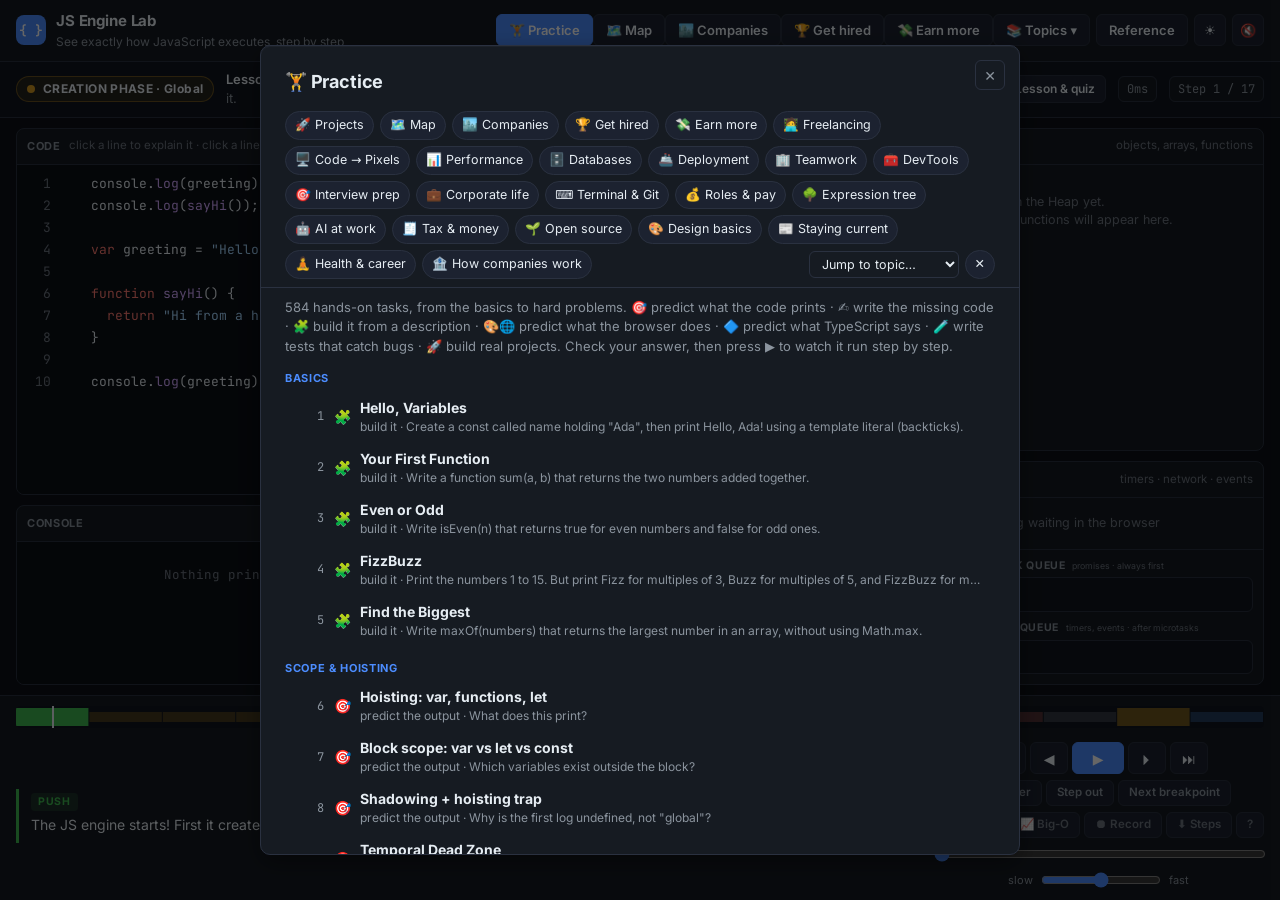
==== commit a27acd42: "added extra things" ====
--- a/index.html
+++ b/index.html
@@ -361,6 +361,7 @@
   <script src="js/devtools.js"></script>
   <script src="js/interview-prep.js"></script>
   <script src="js/companies-data.js"></script>
+  <script src="js/company-profiles.js"></script>
   <script src="js/corporate.js"></script>
   <script src="js/terminal.js"></script>
   <script src="js/roles-pay.js"></script>
--- a/css/styles.css
+++ b/css/styles.css
@@ -1140,3 +1140,15 @@
 .ds-demo { display: grid; grid-template-columns: repeat(auto-fit, minmax(240px, 1fr)); gap: 12px; margin: 8px 0 12px; }
 .ds-card > small { display: block; color: var(--muted); margin-bottom: 4px; }
 .ds-card > div { background: #fff; color: #1f2328; border-radius: 10px; border: 1px solid #d0d7de; }
+
+/* Companies: type chips, profiles */
+.cl-types { margin: 6px 0 2px; }
+.co-names span.cl-has { cursor: pointer; text-decoration: underline dotted; text-underline-offset: 3px; border-color: var(--accent); }
+.co-names span.cl-has:hover, .co-names span.cl-has:focus-visible { background: var(--accent); color: #fff; }
+.cl-profs { display: flex; flex-direction: column; gap: 6px; margin: 8px 0; }
+.cl-prof { border: 1px solid var(--line); border-radius: 8px; background: var(--panel2); padding: 6px 10px; }
+.cl-prof[hidden] { display: none; }
+.cl-prof summary { cursor: pointer; display: flex; flex-wrap: wrap; align-items: center; gap: 6px; }
+.cl-prof table { margin-top: 6px; }
+.cl-prof td:first-child { white-space: nowrap; color: var(--muted); width: 1%; }
+.cl-tag { font-size: 11.5px; padding: 1px 8px; border-radius: 999px; border: 1px solid var(--line); color: var(--muted); }
